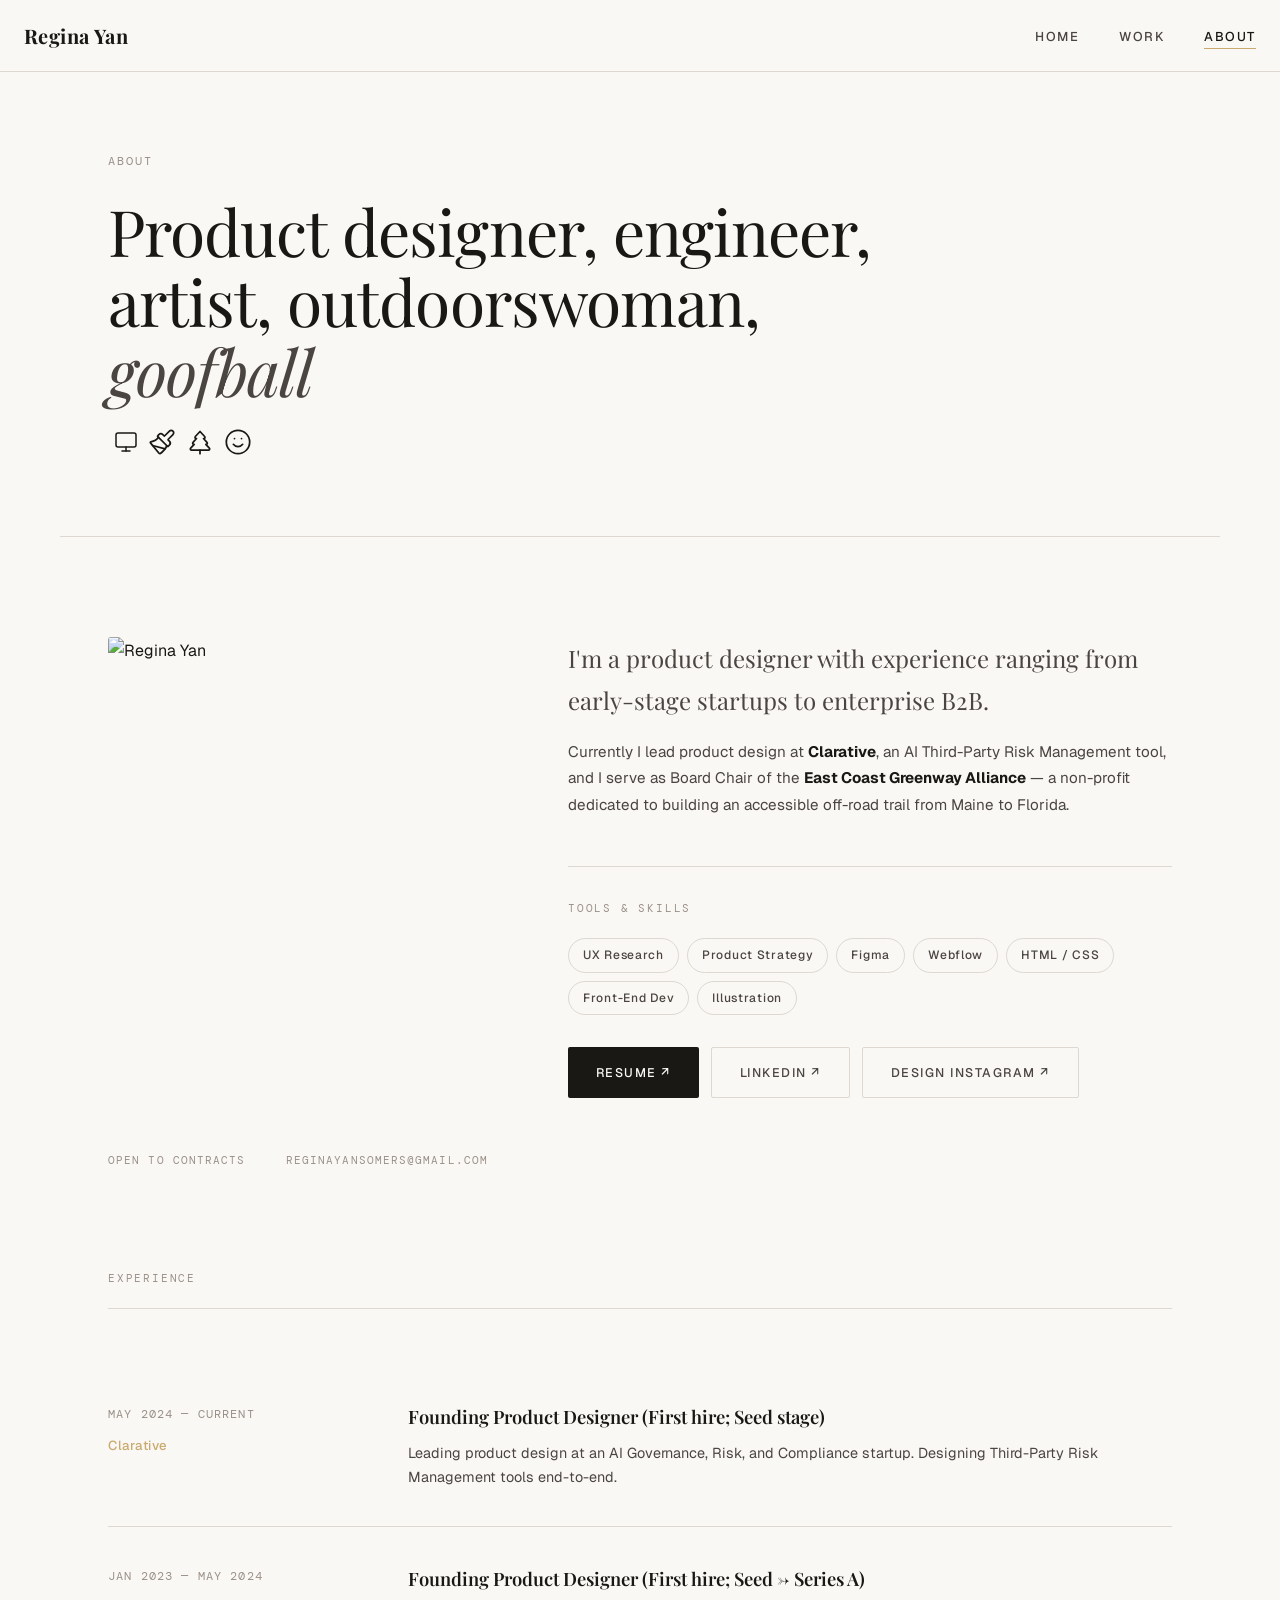
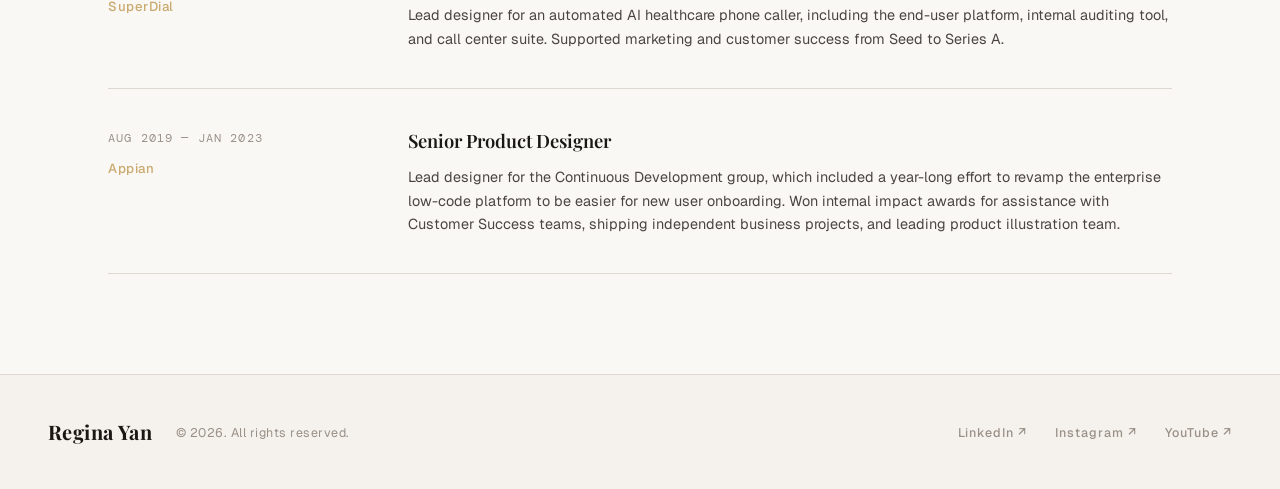
==== about.html @ 495be28b "updated resume" ====
<!DOCTYPE html>
<html lang="en">
<head>
  <meta charset="UTF-8" />
  <meta name="viewport" content="width=device-width, initial-scale=1.0" />
  <title>About — Regina Yan</title>
  <link rel="preconnect" href="https://fonts.googleapis.com" />
  <link rel="preconnect" href="https://fonts.gstatic.com" crossorigin />
  <link href="https://fonts.googleapis.com/css2?family=Playfair+Display:ital,wght@0,400;0,600;0,700;1,400;1,600&family=Geist:wght@300;400;500&family=DM+Mono:wght@400&display=swap" rel="stylesheet" />
  <link rel="stylesheet" href="style.css" />
  <link rel="icon" type="image/svg+xml" href="assets/favicon.svg" />
</head>
<body>

  <nav class="nav">
    <a href="index.html" class="nav-logo">Regina Yan</a>
    <ul class="nav-links">
      <li><a href="index.html" class="nav-link">Home</a></li>
      <li><a href="work.html" class="nav-link">Work</a></li>
      <li><a href="about.html" class="nav-link active">About</a></li>
    </ul>
  </nav>

  <section class="page-header">
    <span class="page-eyebrow">About</span>
    <h1 class="page-title">Product designer, engineer, artist, outdoorswoman, <em>goofball</em></h1>
    <div class="container-icons">
      <svg xmlns="http://www.w3.org/2000/svg" width="24" height="24" viewBox="0 0 24 24" fill="none" stroke="currentColor" stroke-width="1.5" stroke-linecap="round" stroke-linejoin="round" class="icon"><rect width="20" height="14" x="2" y="3" rx="2"/><line x1="8" x2="16" y1="21" y2="21"/><line x1="12" x2="12" y1="17" y2="21"/></svg>
      <svg xmlns="http://www.w3.org/2000/svg" width="28" height="28" viewBox="0 0 24 24" fill="none" stroke="currentColor" stroke-width="1.5" stroke-linecap="round" stroke-linejoin="round" class="icon"><path d="m14.622 17.897-10.68-2.913"/><path d="M18.376 2.622a1 1 0 1 1 3.002 3.002L17.36 9.643a.5.5 0 0 0 0 .707l.944.944a2.41 2.41 0 0 1 0 3.408l-.944.944a.5.5 0 0 1-.707 0L8.354 7.348a.5.5 0 0 1 0-.707l.944-.944a2.41 2.41 0 0 1 3.408 0l.944.944a.5.5 0 0 0 .707 0z"/><path d="M9 8c-1.804 2.71-3.97 3.46-6.583 3.948a.507.507 0 0 0-.302.819l7.32 8.883a1 1 0 0 0 1.185.204C12.735 20.405 16 16.792 16 15"/></svg>
      <svg xmlns="http://www.w3.org/2000/svg" width="28" height="28" viewBox="0 0 24 24" fill="none" stroke="currentColor" stroke-width="1.5" stroke-linecap="round" stroke-linejoin="round" class="icon"><path d="m17 14 3 3.3a1 1 0 0 1-.7 1.7H4.7a1 1 0 0 1-.7-1.7L7 14h-.3a1 1 0 0 1-.7-1.7L9 9h-.2A1 1 0 0 1 8 7.3L12 3l4 4.3a1 1 0 0 1-.8 1.7H15l3 3.3a1 1 0 0 1-.7 1.7H17Z"/><path d="M12 22v-3"/></svg>
      <svg xmlns="http://www.w3.org/2000/svg" width="28" height="28" viewBox="0 0 24 24" fill="none" stroke="currentColor" stroke-width="1.5" stroke-linecap="round" stroke-linejoin="round"  class="icon rotate-spin"><circle cx="12" cy="12" r="10"/><path d="M8 14s1.5 2 4 2 4-2 4-2"/><line x1="9" y1="9" x2="9.01" y2="9"/><line x1="15" y1="9" x2="15.01" y2="9"/></svg>

    </div>
  </section>

  <section class="section about-layout">
    <div class="about-photo">
      <img src="https://www.reginayan.me/assets/skating-profile.png" alt="Regina Yan" class="about-img" />
      <div class="about-photo-caption">
        <span>Open to contracts</span>
        <span>reginayansomers@gmail.com</span>
      </div>
    </div>
    <div class="about-text">
      <p class="about-lead">I'm a product designer with experience ranging from early-stage startups to enterprise B2B. </p>
      <p>Currently I lead product design at <a class="link" href="https://www.clarative.ai" target="_blank"><b>Clarative</b></a>, an AI Third-Party Risk Management tool, and I serve as Board Chair of the <a class="link" href="https://www.greenway.org" target="_blank"><b>East Coast Greenway Alliance</b></a> — a non-profit dedicated to building an accessible off-road trail from Maine to Florida.</p>

      <div class="about-tools">
        <span class="section-tag">Tools & Skills</span>
        <div class="tools-list">
          <span class="tool-chip">UX Research</span>
          <span class="tool-chip">Product Strategy</span>
          <span class="tool-chip">Figma</span>
          <span class="tool-chip">Webflow</span>
          <span class="tool-chip">HTML / CSS</span>
          <span class="tool-chip">Front-End Dev</span>
          <span class="tool-chip">Illustration</span>
        </div>
      </div>

      <div style="margin-top: 32px; display: flex; gap: 12px; flex-wrap: wrap;">
        <a href="assets/regina-resume-2026.pdf" target="_blank" class="btn btn-primary">Resume ↗</a>
        <a href="https://www.linkedin.com/in/reginayan/" target="_blank" class="btn btn-ghost">LinkedIn ↗</a>
        <a href="https://www.instagram.com/designbyregina" target="_blank" class="btn btn-ghost">Design Instagram ↗</a>
      </div>
    </div>
  </section>

  <!-- EXPERIENCE -->
  <section class="section" style="padding-top: 0;">
    <div class="section-header">
      <span class="section-tag">Experience</span>
    </div>
    <div class="timeline">
      <div class="timeline-item fade-up">
        <div class="timeline-meta">
          <span class="timeline-date">May 2024 — Current</span>
          <span class="timeline-company">Clarative</span>
        </div>
        <div class="timeline-content">
          <h4>Founding Product Designer (First hire; Seed stage)</h4>
          <p>Leading product design at an AI Governance, Risk, and Compliance startup. Designing Third-Party Risk Management tools end-to-end.</p>
        </div>
      </div>
      <div class="timeline-item fade-up">
        <div class="timeline-meta">
          <span class="timeline-date">Jan 2023 — May 2024</span>
          <span class="timeline-company">SuperDial</span>
        </div>
        <div class="timeline-content">
          <h4>Founding Product Designer (First hire; Seed -> Series A)</h4>
          <p>Lead designer for an automated AI healthcare phone caller, including the end-user platform, internal auditing tool, and call center suite. Supported marketing and customer success from Seed to Series A. 
          </p>
        </div>
      </div>
      <div class="timeline-item fade-up">
        <div class="timeline-meta">
          <span class="timeline-date">Aug 2019 — Jan 2023</span>
          <span class="timeline-company">Appian</span>
        </div>
        <div class="timeline-content">
          <h4>Senior Product Designer</h4>
          <p>Lead designer for the Continuous Development group, which included a year-long effort to revamp the enterprise low-code platform to be easier for new user onboarding. Won internal impact awards for assistance with Customer Success teams, shipping independent business projects, and leading product illustration team.</p>
        </div>
      </div>
    </div>
  </section>

  <footer class="footer">
    <div class="footer-left">
      <span class="nav-logo">Regina Yan</span>
      <p>© 2026. All rights reserved.</p>
    </div>
    <div class="footer-links">
      <a href="https://www.linkedin.com/in/reginayan/" target="_blank">LinkedIn ↗</a>
      <a href="https://www.instagram.com/designbyregina" target="_blank">Instagram ↗</a>
      <a href="https://www.youtube.com/@reginayan" target="_blank">YouTube ↗</a>
    </div>
  </footer>

  <script src="main.js"></script>
</body>
</html>
---- style.css ----
/* ============================================
   PORTFOLIO — Refined Editorial Style
   ============================================ */

   :root {
    --cream:     #f5f2ed;
    --paper:     #faf8f5;
    --ink:       #1a1814;
    --ink-mid:   #4a4540;
    --ink-light: #9a9088;
    --accent:    #c9a96e;       /* warm gold */
    --accent-soft: #e8d9be;
    --rule:      #ddd8d0;
  
    --font-display: 'Playfair Display', Georgia, serif;
    --font-body:    'Geist', sans-serif;
    --font-mono:    'DM Mono', monospace;
  
    --max-w: 1160px;
    --nav-h: 72px;
  }
  
  /* ---- RESET ---- */
  *, *::before, *::after { box-sizing: border-box; margin: 0; padding: 0; }
  html { scroll-behavior: smooth; }
  body {
    background: var(--paper);
    color: var(--ink);
    font-family: var(--font-body);
    font-size: 16px;
    line-height: 1.7;
    -webkit-font-smoothing: antialiased;
  }
  a { color: inherit; text-decoration: none; }
  img { display: block; width: 100%; height: 100%; object-fit: cover; }
  
  /* ---- NAV ---- */
  .nav {
    position: fixed;
    top: 0; left: 0; right: 0;
    z-index: 100;
    height: var(--nav-h);
    display: flex;
    align-items: center;
    justify-content: space-between;
    padding: 0 24px;
    background: rgba(250, 248, 245, 0.88);
    backdrop-filter: blur(12px);
    border-bottom: 1px solid var(--rule);
  }
  
  .nav-logo {
    font-family: var(--font-display);
    font-size: 1.25rem;
    font-weight: 700;
    letter-spacing: 0.02em;
    color: var(--ink);
  }
  
  .nav-links {
    display: flex;
    list-style: none;
    gap: 40px;
  }
  
  .nav-link {
    font-size: 0.8rem;
    font-weight: 500;
    letter-spacing: 0.12em;
    text-transform: uppercase;
    color: var(--ink-mid);
    position: relative;
    padding-bottom: 2px;
    transition: color 0.2s;
  }
  .nav-link::after {
    content: '';
    position: absolute;
    bottom: -2px; left: 0;
    width: 0; height: 1px;
    background: var(--accent);
    transition: width 0.3s ease;
  }
  .nav-link:hover, .nav-link.active { color: var(--ink); }
  .nav-link:hover::after, .nav-link.active::after { width: 100%; }
  
  .nav-cta {
    font-size: 0.78rem;
    font-weight: 500;
    letter-spacing: 0.1em;
    text-transform: uppercase;
    color: var(--ink-mid);
    border: 1px solid var(--rule);
    padding: 8px 20px;
    border-radius: 2px;
    transition: all 0.25s;
  }
  .nav-cta:hover {
    background: var(--ink);
    color: var(--paper);
    border-color: var(--ink);
  }
  
  /* ---- HERO ---- */
  .hero {
    min-height: 100svh;
    display: flex;
    flex-direction: column;
    justify-content: flex-end;
    padding: calc(var(--nav-h) + 48px) 48px 80px;
    position: relative;
    overflow: hidden;
  }
  
  .hero-eyebrow {
    font-family: var(--font-mono);
    font-size: 0.72rem;
    letter-spacing: 0.18em;
    text-transform: uppercase;
    color: var(--ink-light);
    margin-bottom: 28px;
    animation: fadeUp 0.8s ease both;
  }
  
  .hero-headline {
    font-family: var(--font-display);
    font-size: clamp(2.4rem, 5.5vw, 5rem);
    font-weight: 400;
    line-height: 1.08;
    letter-spacing: -0.02em;
    max-width: 900px;
    animation: fadeUp 0.9s 0.1s ease both;
    margin-bottom: 20px;
  }
  
  .hero-headline em {
    font-style: italic;
    color: var(--ink-mid);
  }
  .hero-subline {
    font-family: var(--font-display);
    font-size: clamp(1.5rem, 5vw, 2.5rem);
    color: var(--accent);
    font-weight: 400;
    line-height: 1.18;
    letter-spacing: -0.02em;
    max-width: 900px;
    animation: fadeUp 0.9s 0.1s ease both;
  }
  
  .hero-subline em {
    font-style: italic;
  }
  
  .hero-bottom {
    display: flex;
    align-items: flex-end;
    justify-content: space-between;
    margin-top: 60px;
    animation: fadeUp 1s 0.2s ease both;
  }
  
  .hero-sub {
    font-size: 0.95rem;
    color: var(--ink-mid);
    max-width: 340px;
    line-height: 1.6;
  }
  
  .hero-actions {
    display: flex;
    gap: 16px;
    align-items: center;
  }
  
  /* ---- BUTTONS ---- */
  .btn {
    display: inline-flex;
    align-items: center;
    gap: 8px;
    font-size: 0.78rem;
    font-weight: 500;
    letter-spacing: 0.12em;
    text-transform: uppercase;
    padding: 14px 28px;
    border-radius: 2px;
    transition: all 0.25s;
    cursor: pointer;
  }
  .btn-primary {
    background: var(--ink);
    color: var(--paper);
  }
  .btn-primary:hover {
    background: var(--accent);
    color: var(--ink);
  }
  .btn-ghost {
    color: var(--ink-mid);
    border: 1px solid var(--rule);
  }
  .btn-ghost:hover {
    border-color: var(--ink-mid);
    color: var(--ink);
  }
  
  /* Decorative line across hero bottom */
  .hero::before {
    content: '';
    position: absolute;
    bottom: 0; left: 0; right: 0;
    height: 1px;
    background: var(--rule);
  }
  
  /* ---- SCROLL MARQUEE ---- */
  .marquee-strip {
    border-top: 1px solid var(--rule);
    border-bottom: 1px solid var(--rule);
    overflow: hidden;
    padding: 16px 0;
    background: var(--cream);
  }
  .marquee-track {
    display: flex;
    gap: 0;
    width: max-content;
    animation: marquee 28s linear infinite;
  }
  .marquee-item {
    font-family: var(--font-mono);
    font-size: 0.7rem;
    letter-spacing: 0.18em;
    text-transform: uppercase;
    color: var(--ink-light);
    padding: 0 40px;
    white-space: nowrap;
  }
  .marquee-item span { color: var(--accent); margin-right: 40px; }
  
  @keyframes marquee {
    from { transform: translateX(0); }
    to   { transform: translateX(-50%); }
  }
  
  /* ---- SECTIONS ---- */
  .section {
    padding: 100px 48px;
    max-width: var(--max-w);
    margin: 0 auto;
  }
  .section-full {
    padding: 100px 48px;
  }
  
  .section-header {
    display: flex;
    align-items: baseline;
    justify-content: space-between;
    margin-bottom: 56px;
    padding-bottom: 20px;
    border-bottom: 1px solid var(--rule);
  }
  
  .section-tag {
    font-family: var(--font-mono);
    font-size: 0.7rem;
    letter-spacing: 0.16em;
    text-transform: uppercase;
    color: var(--ink-light);
  }
  
  .section-link {
    font-size: 0.8rem;
    font-weight: 500;
    letter-spacing: 0.08em;
    color: var(--ink-mid);
    transition: color 0.2s;
  }
  .section-link:hover { color: var(--accent); }
  .container-icons{
    margin-top: 20px;
  }
  .icon{
    display:inline-block;vertical-align:middle;margin-left:6px;
  }
  /* ---- CARDS GRID ---- */
  .cards-grid {
    display: grid;
    grid-template-columns: repeat(12, 1fr);
    gap: 24px;
  }
  
  .card {
    display: block;
    background: var(--cream);
    border-radius: 4px;
    overflow: hidden;
    border: 1px solid transparent;
    transition: border-color 0.2s ease;
    cursor: pointer;
    grid-column: span 4;
  }
  .card:hover {
    border: 1px solid var(--rule);
  }
  .card--featured {
    grid-column: span 8;
  }
  .card--featured .card-img {
    height: 400px;
  }
  .card-img {
    height: 240px;
    overflow: hidden;
    position: relative;
  }
  .card-img img {
    transition: transform 0.6s ease;
  }
  
  .card-body {
    padding: 28px;
  }
  .card-company {
    font-family: var(--font-mono);
    font-size: 0.68rem;
    letter-spacing: 0.16em;
    text-transform: uppercase;
    color: var(--accent);
    display: block;
    margin-bottom: 10px;
  }
  .card-title {
    font-family: var(--font-display);
    font-size: 1.4rem;
    font-weight: 600;
    line-height: 1.25;
    margin-bottom: 10px;
  }
  .card--featured .card-title {
    font-size: 1.9rem;
  }
  .card-desc {
    font-size: 0.88rem;
    color: var(--ink-mid);
    margin-bottom: 18px;
    line-height: 1.6;
  }
  .card-tags {
    display: flex;
    flex-wrap: wrap;
    gap: 8px;
  }
  .card-tag {
    font-size: 0.68rem;
    font-weight: 500;
    letter-spacing: 0.1em;
    text-transform: uppercase;
    color: var(--ink-light);
    border: 1px solid var(--rule);
    padding: 4px 10px;
    border-radius: 2px;
  }
  
  /* ---- EXPERTISE ---- */
  .expertise-grid {
    display: grid;
    grid-template-columns: repeat(4, 1fr);
    gap: 0;
  }
  .expertise-item {
    padding: 40px 32px;
    border-right: 1px solid var(--rule);
  }
  .expertise-item:first-child { border-left: 1px solid var(--rule); }
  .expertise-num {
    font-family: var(--font-mono);
    font-size: 0.68rem;
    color: var(--accent);
    letter-spacing: 0.1em;
    display: block;
    margin-bottom: 20px;
  }
  .expertise-item h4 {
    font-family: var(--font-display);
    font-size: 1.2rem;
    font-weight: 600;
    margin-bottom: 12px;
  }
  .expertise-item p {
    font-size: 0.88rem;
    color: var(--ink-mid);
    line-height: 1.65;
  }
  
  /* ---- PAGE HEADER ---- */
  .page-header {
    padding: calc(var(--nav-h) + 80px) 48px 80px;
    border-bottom: 1px solid var(--rule);
    max-width: var(--max-w);
    margin: 0 auto;
  }
  .page-eyebrow {
    font-family: var(--font-mono);
    font-size: 0.72rem;
    letter-spacing: 0.18em;
    text-transform: uppercase;
    color: var(--ink-light);
    display: block;
    margin-bottom: 24px;
  }
  .page-title {
    font-family: var(--font-display);
    font-size: clamp(2.5rem, 5vw, 4.5rem);
    font-weight: 400;
    line-height: 1.1;
    letter-spacing: -0.015em;
    max-width: 780px;
  }
  .page-title em {
    font-style: italic;
    color: var(--ink-mid);
  }
  
  /* ---- ABOUT LAYOUT ---- */
  .about-layout {
    display: grid;
    grid-template-columns: 380px 1fr;
    gap: 80px;
    align-items: start;
  }
  .about-img {
    border-radius: 3px;
    height: 500px;
  }
  .about-photo-caption {
    display: flex;
    justify-content: space-between;
    margin-top: 14px;
    font-family: var(--font-mono);
    font-size: 0.68rem;
    letter-spacing: 0.1em;
    color: var(--ink-light);
    text-transform: uppercase;
  }
  .about-lead {
    font-family: var(--font-display);
    font-size: 1.5rem !important;
    font-weight: 400;
    line-height: 1.45;
    margin-bottom: 28px;
  }
  .about-text p {
    font-size: 0.95rem;
    color: var(--ink-mid);
    margin-bottom: 18px;
    line-height: 1.75;
  }
  
  .about-tools {
    margin-top: 48px;
    padding-top: 32px;
    border-top: 1px solid var(--rule);
  }
  .about-tools .section-tag { display: block; margin-bottom: 20px; }
  .tools-list {
    display: flex;
    flex-wrap: wrap;
    gap: 8px;
  }
  .tool-chip {
    font-size: 0.75rem;
    font-weight: 500;
    letter-spacing: 0.06em;
    color: var(--ink-mid);
    border: 1px solid var(--rule);
    padding: 6px 14px;
    border-radius: 100px;
    transition: all 0.2s;
  }
  .tool-chip:hover {
    border-color: var(--accent);
    color: var(--ink);
  }
  
  /* ---- TIMELINE ---- */
  .timeline {
    display: flex;
    flex-direction: column;
  }
  .timeline-item {
    display: grid;
    grid-template-columns: 260px 1fr;
    gap: 40px;
    padding: 36px 0;
    border-bottom: 1px solid var(--rule);
  }
  .timeline-date {
    font-family: var(--font-mono);
    font-size: 0.72rem;
    letter-spacing: 0.1em;
    color: var(--ink-light);
    text-transform: uppercase;
    display: block;
    margin-bottom: 6px;
    padding-top: 4px;
  }
  .timeline-company {
    font-size: 0.82rem;
    font-weight: 500;
    color: var(--accent);
    letter-spacing: 0.04em;
  }
  .timeline-content h4 {
    font-family: var(--font-display);
    font-size: 1.15rem;
    font-weight: 600;
    margin-bottom: 10px;
  }
  .timeline-content p {
    font-size: 0.9rem;
    color: var(--ink-mid);
    line-height: 1.65;
  }
  
  /* ---- WORK PAGE ---- */
  .work-grid {
    display: grid;
    grid-template-columns: repeat(2, 1fr);
    gap: 32px;
  }
  .work-card {
    display: block;
    background: var(--cream);
    border-radius: 4px;
    overflow: hidden;
    border: 1px solid transparent;
    transition: border-color 0.2s ease;
  }
  .work-card:hover {
    border: 1px solid var(--rule);
  }
  .work-card-img {
    height: 280px;
    overflow: hidden;
  }
  .work-card-img img {
    transition: transform 0.6s ease;
  }
  
  .work-card-body {
    padding: 32px;
    display: flex;
    flex-direction: column;
    gap: 10px;
  }
  .work-card-meta {
    display: flex;
    align-items: center;
    justify-content: space-between;
  }
  .work-card-company {
    font-family: var(--font-mono);
    font-size: 0.68rem;
    letter-spacing: 0.16em;
    text-transform: uppercase;
    color: var(--accent);
  }
  .work-card-year {
    font-family: var(--font-mono);
    font-size: 0.68rem;
    color: var(--ink-light);
  }
  .work-card-title {
    font-family: var(--font-display);
    font-size: 1.5rem;
    font-weight: 600;
    line-height: 1.2;
  }
  .work-card-desc {
    font-size: 0.88rem;
    color: var(--ink-mid);
    line-height: 1.65;
  }
  .work-card-footer {
    display: flex;
    align-items: center;
    justify-content: space-between;
    padding-top: 16px;
    border-top: 1px solid var(--rule);
    margin-top: 6px;
  }
  .work-card-tags {
    display: flex;
    flex-wrap: wrap;
    gap: 6px;
  }
  .work-card-arrow {
    font-size: 1.1rem;
    color: var(--ink-light);
    transition: transform 0.2s, color 0.2s;
  }
  .work-card:hover .work-card-arrow {
    transform: translate(4px, -4px);
    color: var(--accent);
  }
  
  /* ---- CASE STUDY PAGE ---- */
  .case-hero {
    border-bottom: 1px solid var(--rule);
  }
  .case-hero-banner {
    padding: calc(var(--nav-h) + 80px) 0 80px;
    background-size: cover;
    background-position: center;
    background-color: var(--ink);
    position: relative;
  }
  .case-hero-banner::after {
    content: '';
    position: absolute;
    inset: 0;
    background: rgba(26, 24, 20, 0.55);
    pointer-events: none;
  }
  .case-hero-banner-inner {
    max-width: var(--max-w);
    margin: 0 auto;
    padding: 0 48px;
    position: relative;
    z-index: 1;
  }
  .case-hero-banner .case-title { color: var(--paper); }
  .case-hero-banner .case-title em { color: rgba(250,248,245,0.7); }
  .case-hero-banner .case-summary { color: rgba(250,248,245,0.75); }
  .case-banner-credit {
    margin-top: 16px;
    font-size: 0.65rem;
    color: rgba(250,248,245,0.6);
    letter-spacing: 0.06em;
  }
  .case-hero-meta {
    max-width: var(--max-w);
    margin: 0 auto;
    padding: 0 48px;
  }
  .case-meta-row {
    display: flex;
    gap: 48px;
    padding: 32px 0;
    justify-content: center;
  }
  .case-meta-item {
    display: flex;
    flex-direction: column;
    gap: 4px;
  }
  .case-meta-label {
    font-family: var(--font-mono);
    font-size: 0.65rem;
    letter-spacing: 0.16em;
    text-transform: uppercase;
    color: var(--ink-light);
  }
  .case-meta-val {
    font-size: 0.88rem;
    font-weight: 500;
    color: var(--ink);
  }
  .case-title {
    font-family: var(--font-display);
    font-size: clamp(2.5rem, 5vw, 5rem);
    font-weight: 400;
    line-height: 1.08;
    letter-spacing: -0.02em;
    max-width: 860px;
    margin-bottom: 32px;
  }
  .case-title em { font-style: italic; color: var(--ink-mid); }
  .case-summary {
    font-size: 1.05rem;
    color: var(--ink-mid);
    max-width: 620px;
    line-height: 1.7;
  }
  
  .case-cover {
    background-color: var(--cream);
    padding-bottom: 40px;
    padding-top: 40px;
  }
  .case-cover img {
    display: block;
    width: 90% !important;
    height: auto;
    border: 1px solid var(--rule);
    border-radius: 4px;
    margin: 0 auto !important;
  }
  .case-cover p {
    width: 90%;
    margin: 0 auto;
    font-size: 0.75rem !important;
  }
  
  .case-body {
    max-width: 780px;
    margin: 0 auto;
    padding: 80px 48px;
  }
  .case-body h2 {
    font-family: var(--font-body);
    font-size: 1.6rem;
    font-weight: 600;
    margin: 56px 0 18px;
  }
  .case-body h2:first-child { margin-top: 0; }
  .case-body p {
    font-size: 0.97rem;
    color: var(--ink-mid);
    line-height: 1.8;
    margin-bottom: 18px;
  }
  .case-body a {
    color: var(--ink);
    text-decoration: none;
    text-underline-offset: 3px;
    transition: color 0.2s;
  }
  .case-body a:hover {
    color: var(--accent);
    text-decoration: underline;
    text-decoration-color: var(--accent);
  }
  .case-body img {
    width: 100%;
    margin: 40px 0;
    border-radius: 4px;
  }

  .link {
    color: var(--ink);
    text-decoration: none;
    text-underline-offset: 3px;
    transition: color 0.2s;
  }
  .link:hover {
    color: var(--accent);
    text-decoration: underline;
    text-decoration-color: var(--accent);
  }

  .case-stat-row-2 {
    display: grid;
    grid-template-columns: repeat(2, 1fr);
    gap: 0;
    border: 1px solid var(--rule);
    border-radius: 4px;
    margin: 48px 0;
    overflow: hidden;
  }
  .case-stat-row {
    display: grid;
    grid-template-columns: repeat(3, 1fr);
    gap: 0;
    border: 1px solid var(--rule);
    border-radius: 4px;
    margin: 48px 0;
    overflow: hidden;
  }
  .case-stat {
    padding: 32px;
    border-right: 1px solid var(--rule);
    text-align: center;
  }
  .case-stat:last-child { border-right: none; }
  .case-stat-num {
    font-family: var(--font-display);
    font-size: 2.8rem;
    font-weight: 700;
    color: var(--ink);
    display: block;
    margin-bottom: 6px;
  }
  .case-stat-label {
    font-family: var(--font-mono);
    font-size: 0.68rem;
    letter-spacing: 0.12em;
    text-transform: uppercase;
    color: var(--ink-light);
  }
  
  .case-nav {
    display: flex;
    justify-content: space-between;
    align-items: center;
    padding: 48px;
    border-top: 1px solid var(--rule);
    max-width: var(--max-w);
    margin: 0 auto;
  }
  .case-nav a {
    font-size: 0.82rem;
    font-weight: 500;
    letter-spacing: 0.08em;
    color: var(--ink-mid);
    transition: color 0.2s;
  }
  .case-nav a:hover { color: var(--ink); }
  .rotate-270{
    transform: rotate(270deg);
}
.rotate-spin {
    display: inline-block;
    animation: spinBounce 4s ease-in-out infinite;
    will-change: transform;
  }
  
  @keyframes spinBounce {
    0% {
      transform: rotate(0deg);
    }
  
    100% {
      transform: rotate(720deg);
    }
  }
  
  /* ---- FOOTER ---- */
  .footer {
    display: flex;
    align-items: center;
    justify-content: space-between;
    padding: 40px 48px;
    border-top: 1px solid var(--rule);
    background: var(--cream);
  }
  .footer-left {
    display: flex;
    align-items: center;
    gap: 24px;
  }
  .footer-left p {
    font-size: 0.78rem;
    color: var(--ink-light);
    letter-spacing: 0.04em;
  }
  .footer-links {
    display: flex;
    gap: 28px;
  }
  .footer-links a {
    font-size: 0.78rem;
    font-weight: 500;
    letter-spacing: 0.08em;
    color: var(--ink-light);
    transition: color 0.2s;
  }
  .footer-links a:hover { color: var(--accent); }
  
  /* ---- ANIMATIONS ---- */
  @keyframes spin {
  from { transform: rotate(0deg); }
  to   { transform: rotate(360deg); }
}

  @keyframes fadeUp {
    from { opacity: 0; transform: translateY(24px); }
    to   { opacity: 1; transform: translateY(0); }
  }
  
  .fade-up {
    opacity: 0;
    transform: translateY(24px);
    transition: opacity 0.7s ease, transform 0.7s ease;
  }
  .fade-up.visible {
    opacity: 1;
    transform: translateY(0);
  }

  /* ============================================
     MOBILE — 768px and below
     ============================================ */

  @media (max-width: 768px) {

    /* Remove paintbrush cursor on mobile */
    .hero {
      cursor: auto !important;
    }


    /* NAV */
    .nav {
      padding: 0 20px;
    }
    .nav-links {
      gap: 20px;
    }
    .nav-cta {
      display: none;
    }

    /* HERO */
    .hero {
      padding: calc(var(--nav-h) + 40px) 24px 56px;
    }
    .hero-bottom {
      flex-direction: column;
      align-items: flex-start;
      gap: 28px;
      margin-top: 40px;
    }
    .hero-sub {
      max-width: 100%;
    }

    /* SECTIONS */
    .section {
      padding: 64px 24px;
    }

    /* CARDS GRID — stack all cards full width */
    .cards-grid {
      grid-template-columns: 1fr;
    }
    .card {
      grid-column: span 1;
    }
    .card--featured {
      grid-column: span 1;
    }
    .card--featured .card-img {
      height: 240px;
    }
    .card--featured .card-title {
      font-size: 1.4rem;
    }

    /* EXPERTISE — 2 columns on mobile, then collapse borders */
    .expertise-grid {
      grid-template-columns: repeat(2, 1fr);
    }
    .expertise-item {
      padding: 28px 20px;
      border-right: 1px solid var(--rule);
      border-bottom: 1px solid var(--rule);
    }
    .expertise-item:first-child {
      border-left: none;
    }
    .expertise-item:nth-child(even) {
      border-right: none;
    }

    /* PAGE HEADER */
    .page-header {
      padding: calc(var(--nav-h) + 48px) 24px 48px;
    }

    /* ABOUT */
    .about-layout {
      grid-template-columns: 1fr;
      gap: 40px;
    }
    .about-img {
      height: 340px;
      width: 100%;
    }

    /* TIMELINE */
    .timeline-item {
      grid-template-columns: 1fr;
      gap: 8px;
      padding: 28px 0;
    }

    /* WORK GRID */
    .work-grid {
      grid-template-columns: 1fr;
    }
    .work-card-body {
      padding: 24px;
    }

    /* CASE STUDY */
    .case-hero-banner {
      padding: calc(var(--nav-h) + 48px) 0 56px;
    }
    .case-hero-banner-inner {
      padding: 0 24px;
    }
    .case-hero-meta {
      padding: 0 24px;
    }
    .case-meta-row {
      flex-wrap: wrap;
      gap: 24px;
      justify-content: flex-start;
    }
    .case-meta-item {
      min-width: calc(50% - 12px);
    }
    .case-body {
      padding: 48px 24px;
    }
    .case-stat-row,
    .case-stat-row-2 {
      grid-template-columns: 1fr;
    }
    .case-stat {
      border-right: none;
      border-bottom: 1px solid var(--rule);
    }
    .case-stat:last-child {
      border-bottom: none;
    }
    .case-nav {
      flex-direction: column;
      align-items: flex-start;
      gap: 16px;
      padding: 32px 24px;
    }
    .case-cover img {
      width: 100%;
    }

    /* FOOTER */
    .footer {
      flex-direction: column;
      align-items: flex-start;
      gap: 20px;
      padding: 32px 24px;
    }
    .footer-left {
      flex-direction: column;
      align-items: flex-start;
      gap: 6px;
    }
  }

  /* ============================================
     TABLET — 769px to 1024px
     ============================================ */

  @media (min-width: 769px) and (max-width: 1024px) {

    .nav {
      padding: 0 32px;
    }
    .hero {
      padding: calc(var(--nav-h) + 48px) 32px 64px;
    }
    .section {
      padding: 80px 32px;
    }
    .cards-grid {
      grid-template-columns: repeat(2, 1fr);
    }
    .card {
      grid-column: span 1;
    }
    .card--featured {
      grid-column: span 2;
    }
    .expertise-grid {
      grid-template-columns: repeat(2, 1fr);
    }
    .expertise-item {
      border-bottom: 1px solid var(--rule);
    }
    .expertise-item:nth-child(even) {
      border-right: none;
    }
    .about-layout {
      grid-template-columns: 280px 1fr;
      gap: 48px;
    }
    .work-grid {
      grid-template-columns: 1fr;
    }
    .case-hero-banner-inner {
      padding: 0 32px;
    }
    .case-hero-meta {
      padding: 0 32px;
    }
    .case-body {
      padding: 64px 32px;
    }
    .case-meta-row {
      flex-wrap: wrap;
      gap: 28px;
    }
    .footer {
      padding: 40px 32px;
    }
    .page-header {
      padding: calc(var(--nav-h) + 64px) 32px 64px;
    }
  }
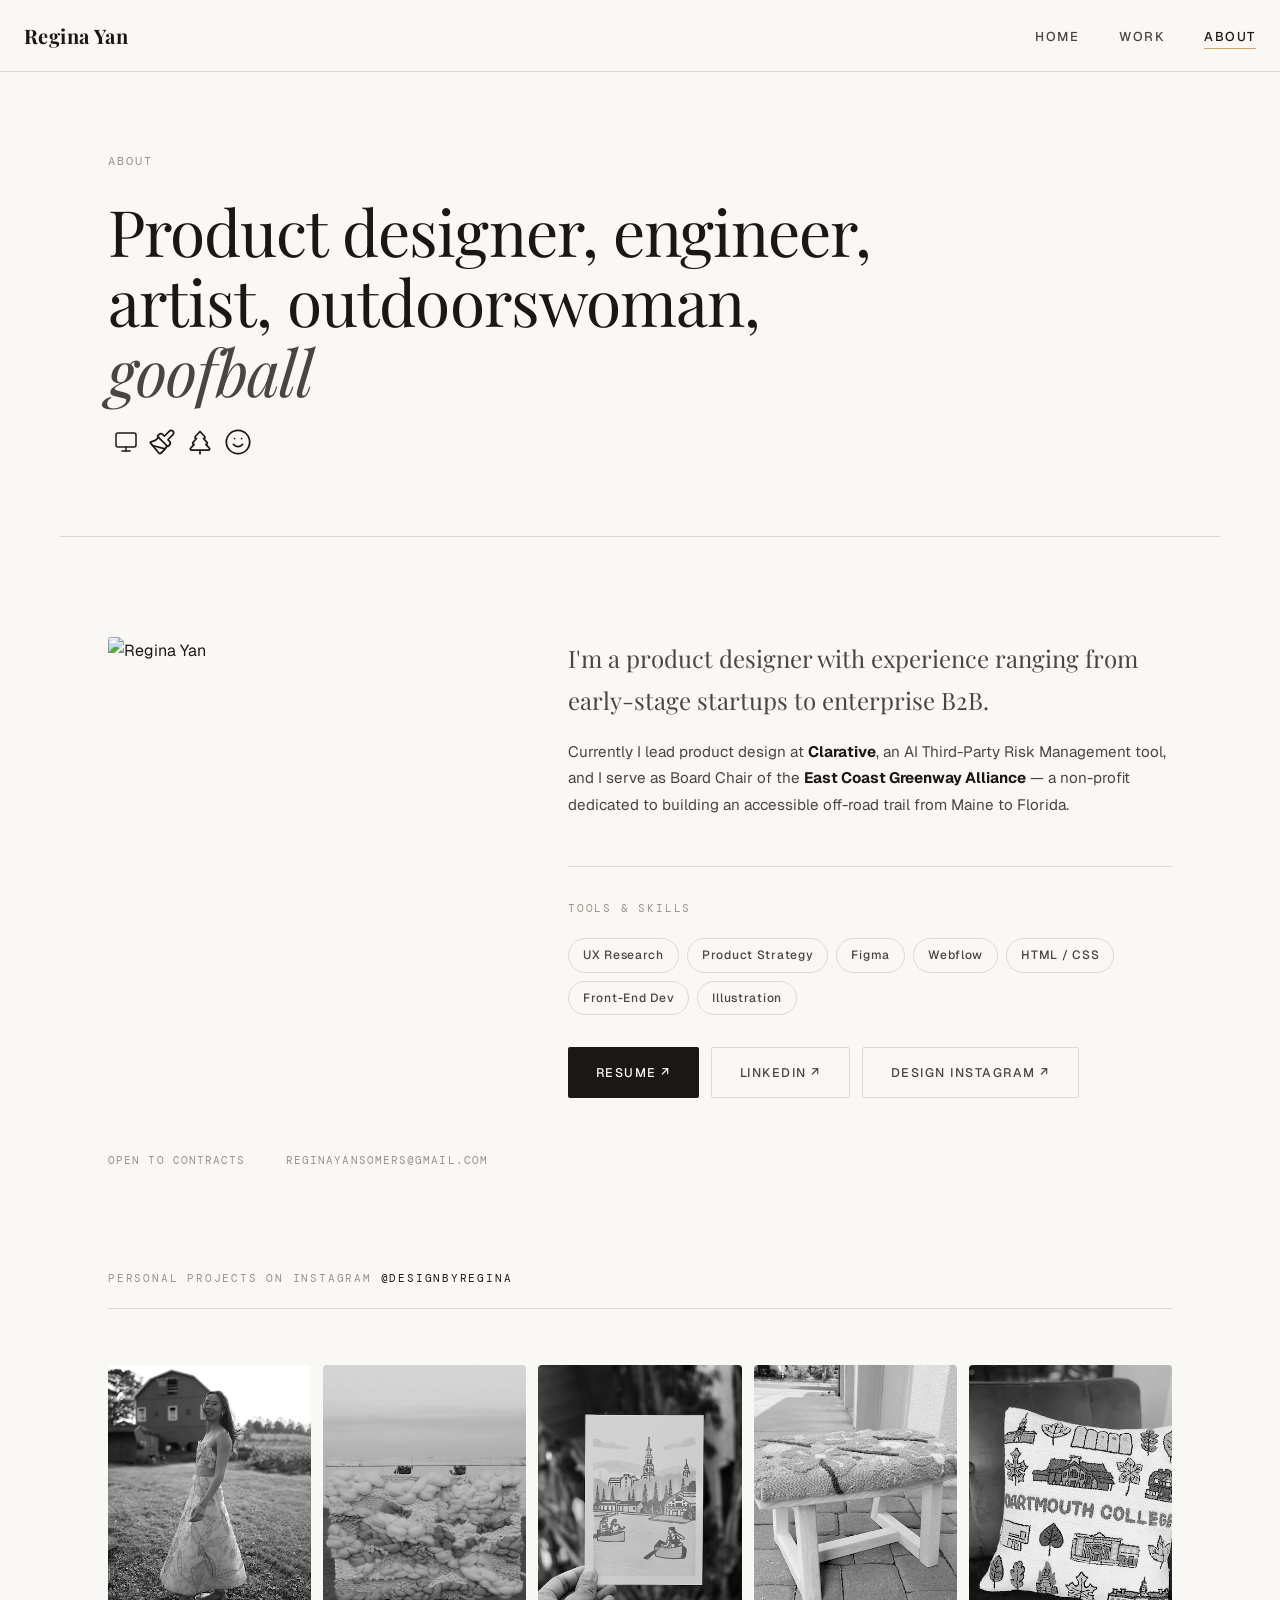
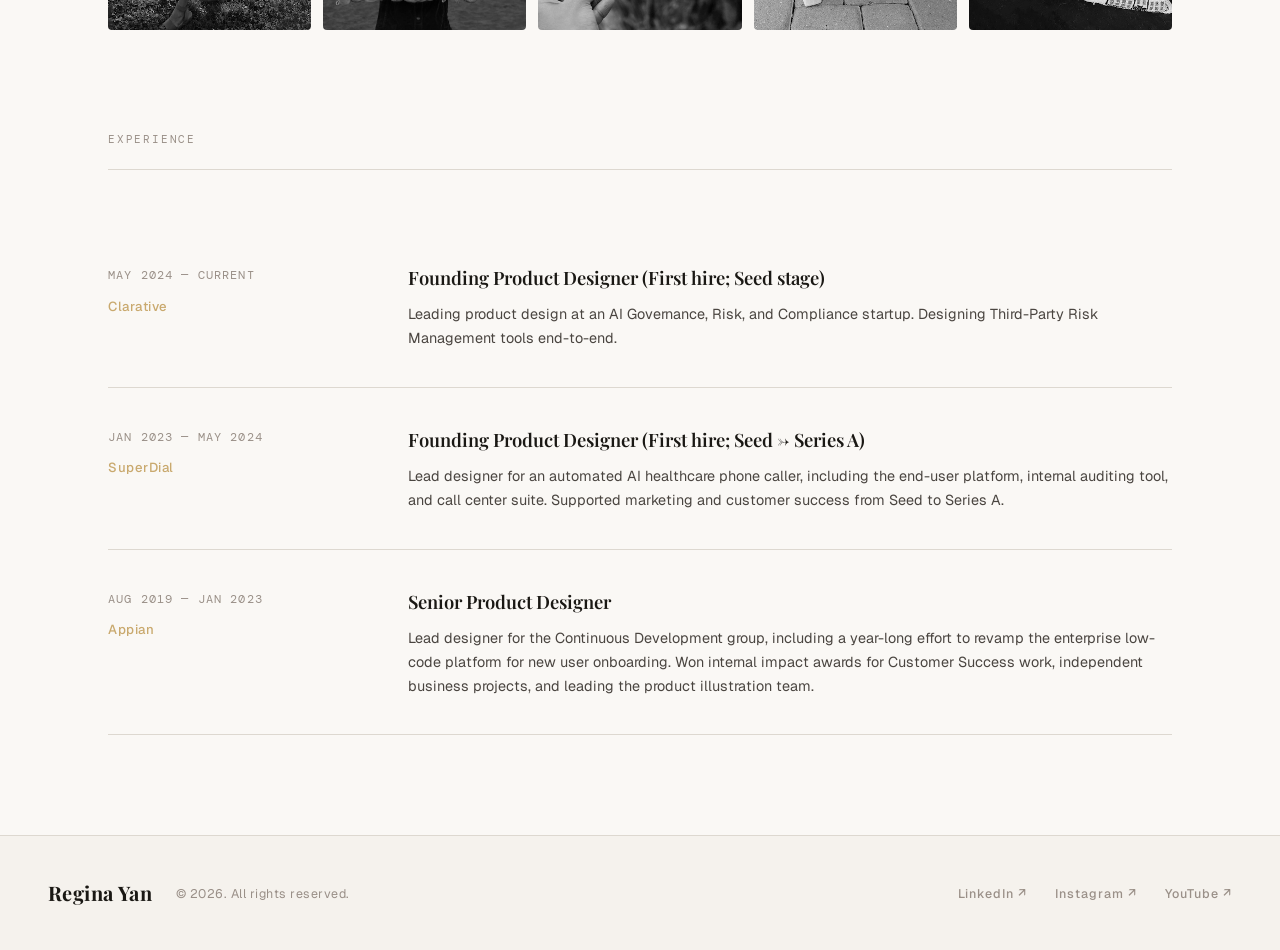
==== commit 70cdcff8: "adding additional projects" ====
--- a/about.html
+++ b/about.html
@@ -21,15 +21,14 @@
     </ul>
   </nav>
 
-  <section class="page-header">
+  <section class="page-header" id="about-header">
     <span class="page-eyebrow">About</span>
     <h1 class="page-title">Product designer, engineer, artist, outdoorswoman, <em>goofball</em></h1>
     <div class="container-icons">
       <svg xmlns="http://www.w3.org/2000/svg" width="24" height="24" viewBox="0 0 24 24" fill="none" stroke="currentColor" stroke-width="1.5" stroke-linecap="round" stroke-linejoin="round" class="icon"><rect width="20" height="14" x="2" y="3" rx="2"/><line x1="8" x2="16" y1="21" y2="21"/><line x1="12" x2="12" y1="17" y2="21"/></svg>
       <svg xmlns="http://www.w3.org/2000/svg" width="28" height="28" viewBox="0 0 24 24" fill="none" stroke="currentColor" stroke-width="1.5" stroke-linecap="round" stroke-linejoin="round" class="icon"><path d="m14.622 17.897-10.68-2.913"/><path d="M18.376 2.622a1 1 0 1 1 3.002 3.002L17.36 9.643a.5.5 0 0 0 0 .707l.944.944a2.41 2.41 0 0 1 0 3.408l-.944.944a.5.5 0 0 1-.707 0L8.354 7.348a.5.5 0 0 1 0-.707l.944-.944a2.41 2.41 0 0 1 3.408 0l.944.944a.5.5 0 0 0 .707 0z"/><path d="M9 8c-1.804 2.71-3.97 3.46-6.583 3.948a.507.507 0 0 0-.302.819l7.32 8.883a1 1 0 0 0 1.185.204C12.735 20.405 16 16.792 16 15"/></svg>
       <svg xmlns="http://www.w3.org/2000/svg" width="28" height="28" viewBox="0 0 24 24" fill="none" stroke="currentColor" stroke-width="1.5" stroke-linecap="round" stroke-linejoin="round" class="icon"><path d="m17 14 3 3.3a1 1 0 0 1-.7 1.7H4.7a1 1 0 0 1-.7-1.7L7 14h-.3a1 1 0 0 1-.7-1.7L9 9h-.2A1 1 0 0 1 8 7.3L12 3l4 4.3a1 1 0 0 1-.8 1.7H15l3 3.3a1 1 0 0 1-.7 1.7H17Z"/><path d="M12 22v-3"/></svg>
-      <svg xmlns="http://www.w3.org/2000/svg" width="28" height="28" viewBox="0 0 24 24" fill="none" stroke="currentColor" stroke-width="1.5" stroke-linecap="round" stroke-linejoin="round"  class="icon rotate-spin"><circle cx="12" cy="12" r="10"/><path d="M8 14s1.5 2 4 2 4-2 4-2"/><line x1="9" y1="9" x2="9.01" y2="9"/><line x1="15" y1="9" x2="15.01" y2="9"/></svg>
-
+      <svg xmlns="http://www.w3.org/2000/svg" width="28" height="28" viewBox="0 0 24 24" fill="none" stroke="currentColor" stroke-width="1.5" stroke-linecap="round" stroke-linejoin="round" class="icon rotate-spin"><circle cx="12" cy="12" r="10"/><path d="M8 14s1.5 2 4 2 4-2 4-2"/><line x1="9" y1="9" x2="9.01" y2="9"/><line x1="15" y1="9" x2="15.01" y2="9"/></svg>
     </div>
   </section>
 
@@ -42,7 +41,7 @@
       </div>
     </div>
     <div class="about-text">
-      <p class="about-lead">I'm a product designer with experience ranging from early-stage startups to enterprise B2B. </p>
+      <p class="about-lead">I'm a product designer with experience ranging from early-stage startups to enterprise B2B.</p>
       <p>Currently I lead product design at <a class="link" href="https://www.clarative.ai" target="_blank"><b>Clarative</b></a>, an AI Third-Party Risk Management tool, and I serve as Board Chair of the <a class="link" href="https://www.greenway.org" target="_blank"><b>East Coast Greenway Alliance</b></a> — a non-profit dedicated to building an accessible off-road trail from Maine to Florida.</p>
 
       <div class="about-tools">
@@ -63,6 +62,19 @@
         <a href="https://www.linkedin.com/in/reginayan/" target="_blank" class="btn btn-ghost">LinkedIn ↗</a>
         <a href="https://www.instagram.com/designbyregina" target="_blank" class="btn btn-ghost">Design Instagram ↗</a>
       </div>
+    </div>
+  </section>
+
+  <section class="section" style="padding-top: 0;">
+    <div class="section-header">
+      <span class="section-tag">Personal Projects on Instagram <a href="https://www.instagram.com/designbyregina" class="link" target="_blank">@DesignByRegina</a></span>
+    </div>
+    <div class="art-gallery">
+      <a href="https://www.instagram.com/p/DQUzrV4kmCK/?img_index=1" target="_blank"><img src="assets/art-1.png" alt="Stained Glass Dress" /></a>
+      <a href="https://www.instagram.com/p/Cq1RFJEvhha/?img_index=1" target="_blank"><img src="assets/art-2.png" alt="Sunrise Weaving" /></a>
+      <a href="https://www.instagram.com/p/C7aR-BRvTjC/?img_index=1" target="_blank"><img src="assets/art-3.png" alt="DOC Print" /></a>
+      <a href="https://www.instagram.com/p/CRebjz5jAfo/?img_index=1" target="_blank"><img src="assets/art-4.png" alt="Wooden Stool" /></a>
+      <a href="https://www.instagram.com/p/Cet0JJRg7vM/?img_index=1" target="_blank"><img src="assets/art-5.png" alt="Punch Needle Pillow" /></a>
     </div>
   </section>
 
@@ -88,9 +100,8 @@
           <span class="timeline-company">SuperDial</span>
         </div>
         <div class="timeline-content">
-          <h4>Founding Product Designer (First hire; Seed -> Series A)</h4>
-          <p>Lead designer for an automated AI healthcare phone caller, including the end-user platform, internal auditing tool, and call center suite. Supported marketing and customer success from Seed to Series A. 
-          </p>
+          <h4>Founding Product Designer (First hire; Seed → Series A)</h4>
+          <p>Lead designer for an automated AI healthcare phone caller, including the end-user platform, internal auditing tool, and call center suite. Supported marketing and customer success from Seed to Series A.</p>
         </div>
       </div>
       <div class="timeline-item fade-up">
@@ -100,7 +111,7 @@
         </div>
         <div class="timeline-content">
           <h4>Senior Product Designer</h4>
-          <p>Lead designer for the Continuous Development group, which included a year-long effort to revamp the enterprise low-code platform to be easier for new user onboarding. Won internal impact awards for assistance with Customer Success teams, shipping independent business projects, and leading product illustration team.</p>
+          <p>Lead designer for the Continuous Development group, including a year-long effort to revamp the enterprise low-code platform for new user onboarding. Won internal impact awards for Customer Success work, independent business projects, and leading the product illustration team.</p>
         </div>
       </div>
     </div>
@@ -119,5 +130,64 @@
   </footer>
 
   <script src="main.js"></script>
+
+  <!-- STAMP CURSOR -->
+  <div id="about-stamp-cursor" style="position:fixed;pointer-events:none;z-index:9999;display:none;transform:translate(-50%,-50%);">
+    <svg xmlns="http://www.w3.org/2000/svg" width="40" height="40" viewBox="0 0 24 24" fill="none" stroke="#c9a96e" stroke-width="1.5" stroke-linecap="round" stroke-linejoin="round">
+      <circle cx="12" cy="12" r="10"/>
+      <path d="M8 14s1.5 2 4 2 4-2 4-2"/>
+      <line x1="9" y1="9" x2="9.01" y2="9"/>
+      <line x1="15" y1="9" x2="15.01" y2="9"/>
+    </svg>
+  </div>
+
+  <script>
+    (function() {
+      if (window.matchMedia('(hover: none)').matches || window.innerWidth < 768) return;
+
+      const cursor = document.getElementById('about-stamp-cursor');
+      const header = document.getElementById('about-header');
+      let inHeader = false;
+
+      header.style.cursor = 'none';
+
+      document.addEventListener('mousemove', (e) => {
+        if (!inHeader) return;
+        cursor.style.left = e.clientX + 'px';
+        cursor.style.top  = e.clientY + 'px';
+      });
+
+      header.addEventListener('mouseenter', () => {
+        inHeader = true;
+        cursor.style.display = 'block';
+      });
+
+      header.addEventListener('mouseleave', () => {
+        inHeader = false;
+        cursor.style.display = 'none';
+      });
+
+      header.addEventListener('click', (e) => {
+        const rot = (Math.random() - 0.5) * 20;
+        const ghost = document.createElement('div');
+        ghost.style.cssText = `position:fixed;left:${e.clientX}px;top:${e.clientY}px;transform:translate(-50%,-50%) rotate(${rot}deg);pointer-events:none;z-index:9998;opacity:0.7;transition:opacity 2.5s ease;`;
+        ghost.innerHTML = `<svg xmlns="http://www.w3.org/2000/svg" width="48" height="48" viewBox="0 0 24 24" fill="none" stroke="#c9a96e" stroke-width="1.5" stroke-linecap="round" stroke-linejoin="round"><circle cx="12" cy="12" r="10"/><path d="M8 14s1.5 2 4 2 4-2 4-2"/><line x1="9" y1="9" x2="9.01" y2="9"/><line x1="15" y1="9" x2="15.01" y2="9"/></svg>`;
+        document.body.appendChild(ghost);
+        setTimeout(() => { ghost.style.opacity = '0'; }, 60);
+        setTimeout(() => ghost.remove(), 2700);
+      });
+
+      const obs = new IntersectionObserver((entries) => {
+        entries.forEach(entry => {
+          if (!entry.isIntersecting) {
+            cursor.style.display = 'none';
+            inHeader = false;
+          }
+        });
+      }, { threshold: 0.1 });
+      obs.observe(header);
+    })();
+  </script>
+
 </body>
 </html>
--- a/style.css
+++ b/style.css
@@ -484,6 +484,30 @@
     color: var(--ink);
   }
   
+  .art-gallery {
+    display: flex;
+    gap: 12px;
+    align-items: stretch;
+  }
+  .art-gallery a {
+    display: block;
+    flex: 1 1 0;
+    overflow: hidden;
+    border-radius: 4px;
+    min-width: 0;
+  }
+  .art-gallery img {
+    display: block;
+    width: 100%;
+    height: 100%;
+    object-fit: cover;
+    filter: grayscale(100%);
+    transition: filter 0.35s ease;
+  }
+  .art-gallery a:hover img {
+    filter: grayscale(0%);
+  }
+  
   /* ---- TIMELINE ---- */
   .timeline {
     display: flex;
@@ -698,6 +722,10 @@
     border-radius: 4px;
     margin: 0 auto !important;
   }
+  .no-border{
+    border: 0 !important;
+    border-radius: 0px !important;
+  }
   .case-cover p {
     width: 90%;
     margin: 0 auto;
@@ -750,7 +778,30 @@
     text-decoration: underline;
     text-decoration-color: var(--accent);
   }
-
+  .case-pullquote {
+    border-left: 2px solid var(--accent);
+    margin: 48px 0;
+    padding: 24px 32px;
+    background: var(--cream);
+    border-radius: 0 4px 4px 0;
+  }
+  .case-pullquote blockquote {
+    font-family: var(--font-display);
+    font-size: 1.35rem;
+    font-weight: 400;
+    font-style: italic;
+    line-height: 1.55;
+    color: var(--ink);
+    margin: 0 0 12px;
+  }
+  .case-pullquote cite {
+    font-family: var(--font-mono);
+    font-size: 0.68rem;
+    letter-spacing: 0.12em;
+    text-transform: uppercase;
+    color: var(--ink-light);
+    font-style: normal;
+  }
   .case-stat-row-2 {
     display: grid;
     grid-template-columns: repeat(2, 1fr);
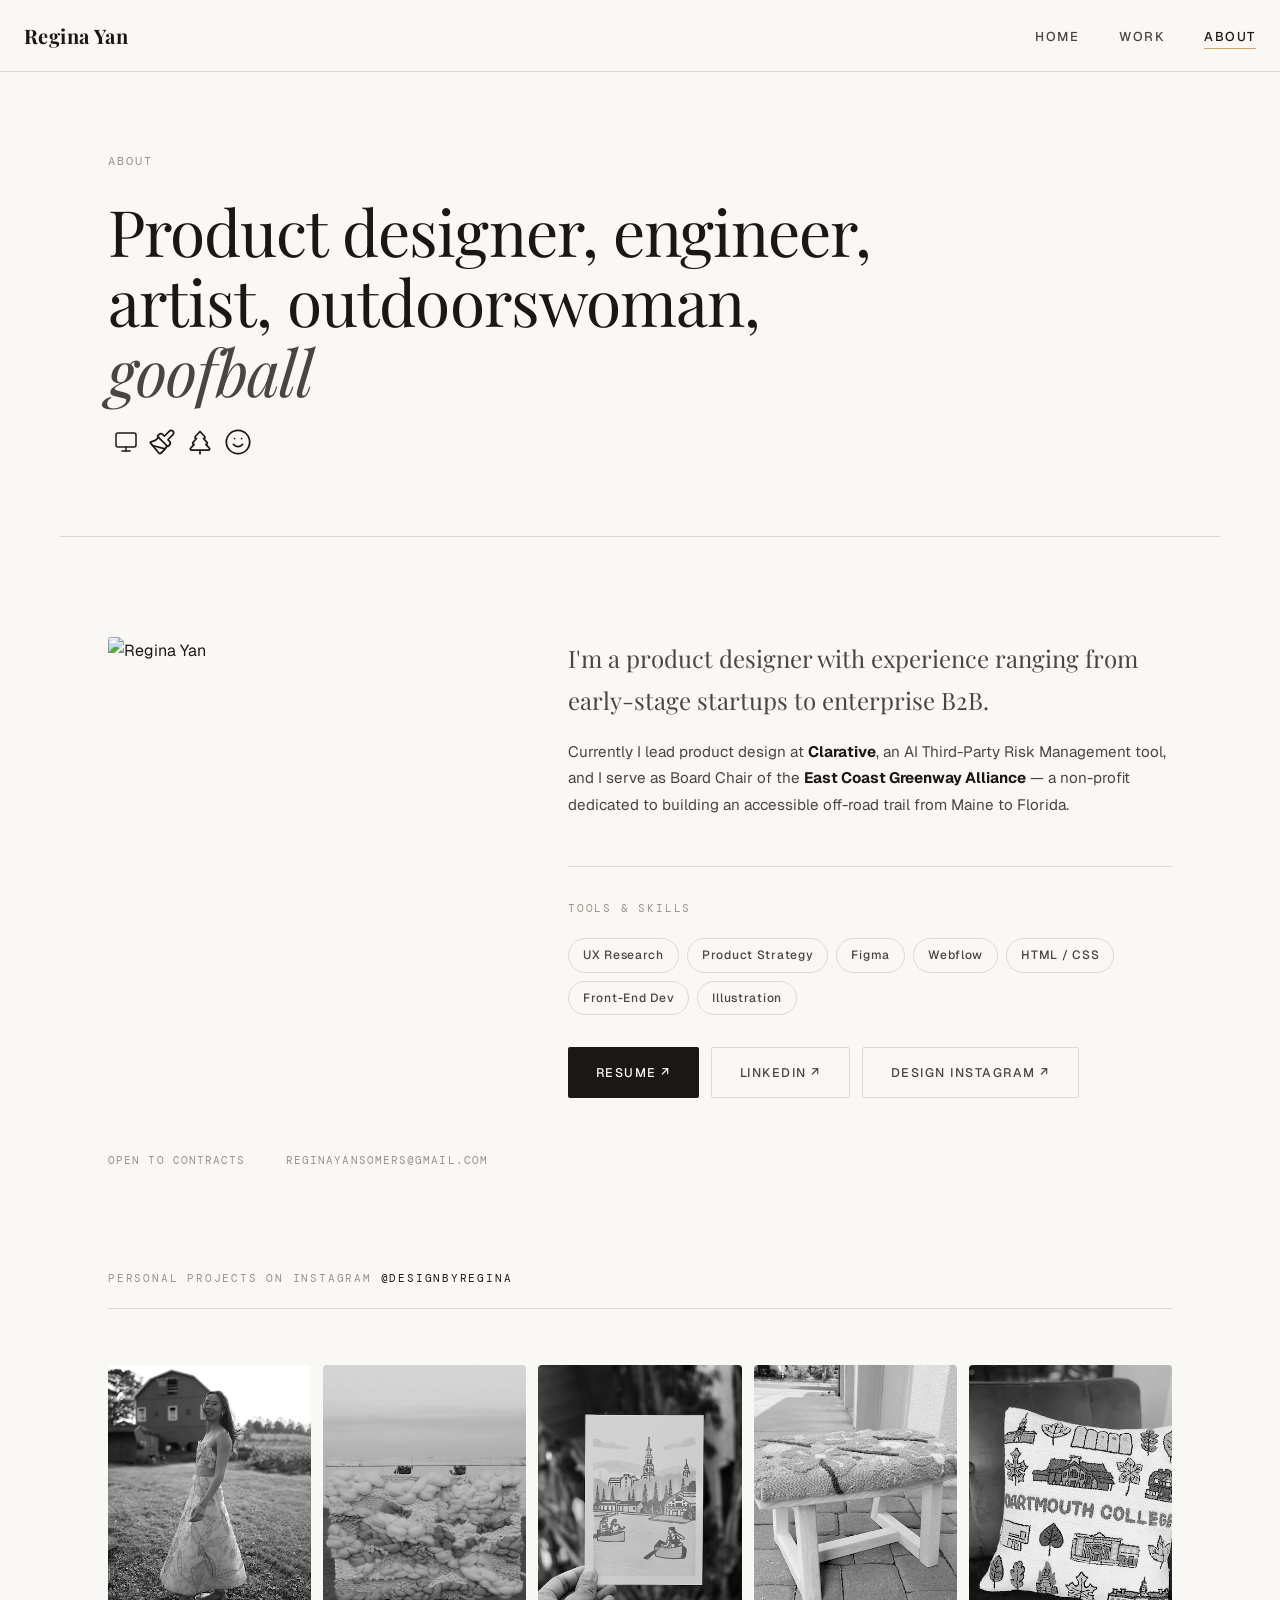
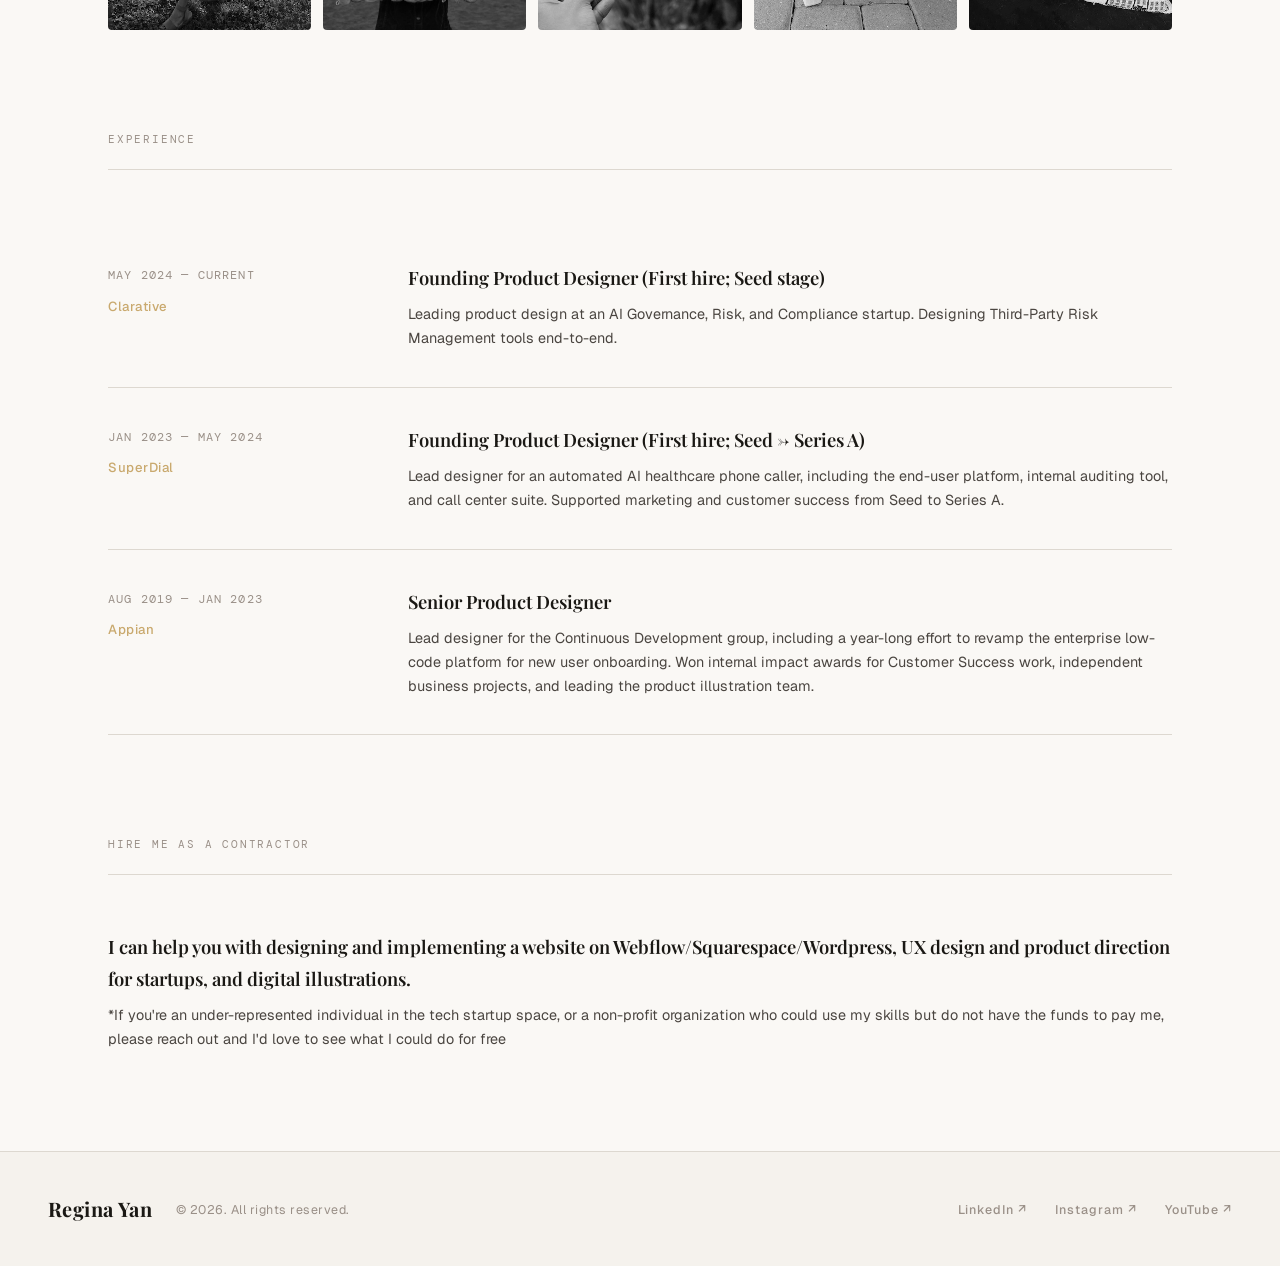
==== commit 0ea36f5a: "update about page" ====
--- a/about.html
+++ b/about.html
@@ -117,6 +117,19 @@
     </div>
   </section>
 
+  <section class="section" style="padding-top: 0;">
+    <div class="section-header">
+      <span class="section-tag">Hire me as a Contractor</span>
+    </div>
+    <div class="timeline-content">
+      <h4>I can help you with designing and implementing a website on Webflow/Squarespace/Wordpress, UX design and product direction for startups, and digital illustrations.</h4>
+      <p>
+        *If you're an under-represented individual in the tech startup space, or a non-profit organization who could use my skills but do not have the funds to pay me, please reach out and I'd love to see what I could do for free
+      </p>
+    </div>
+  </section>
+
+
   <footer class="footer">
     <div class="footer-left">
       <span class="nav-logo">Regina Yan</span>
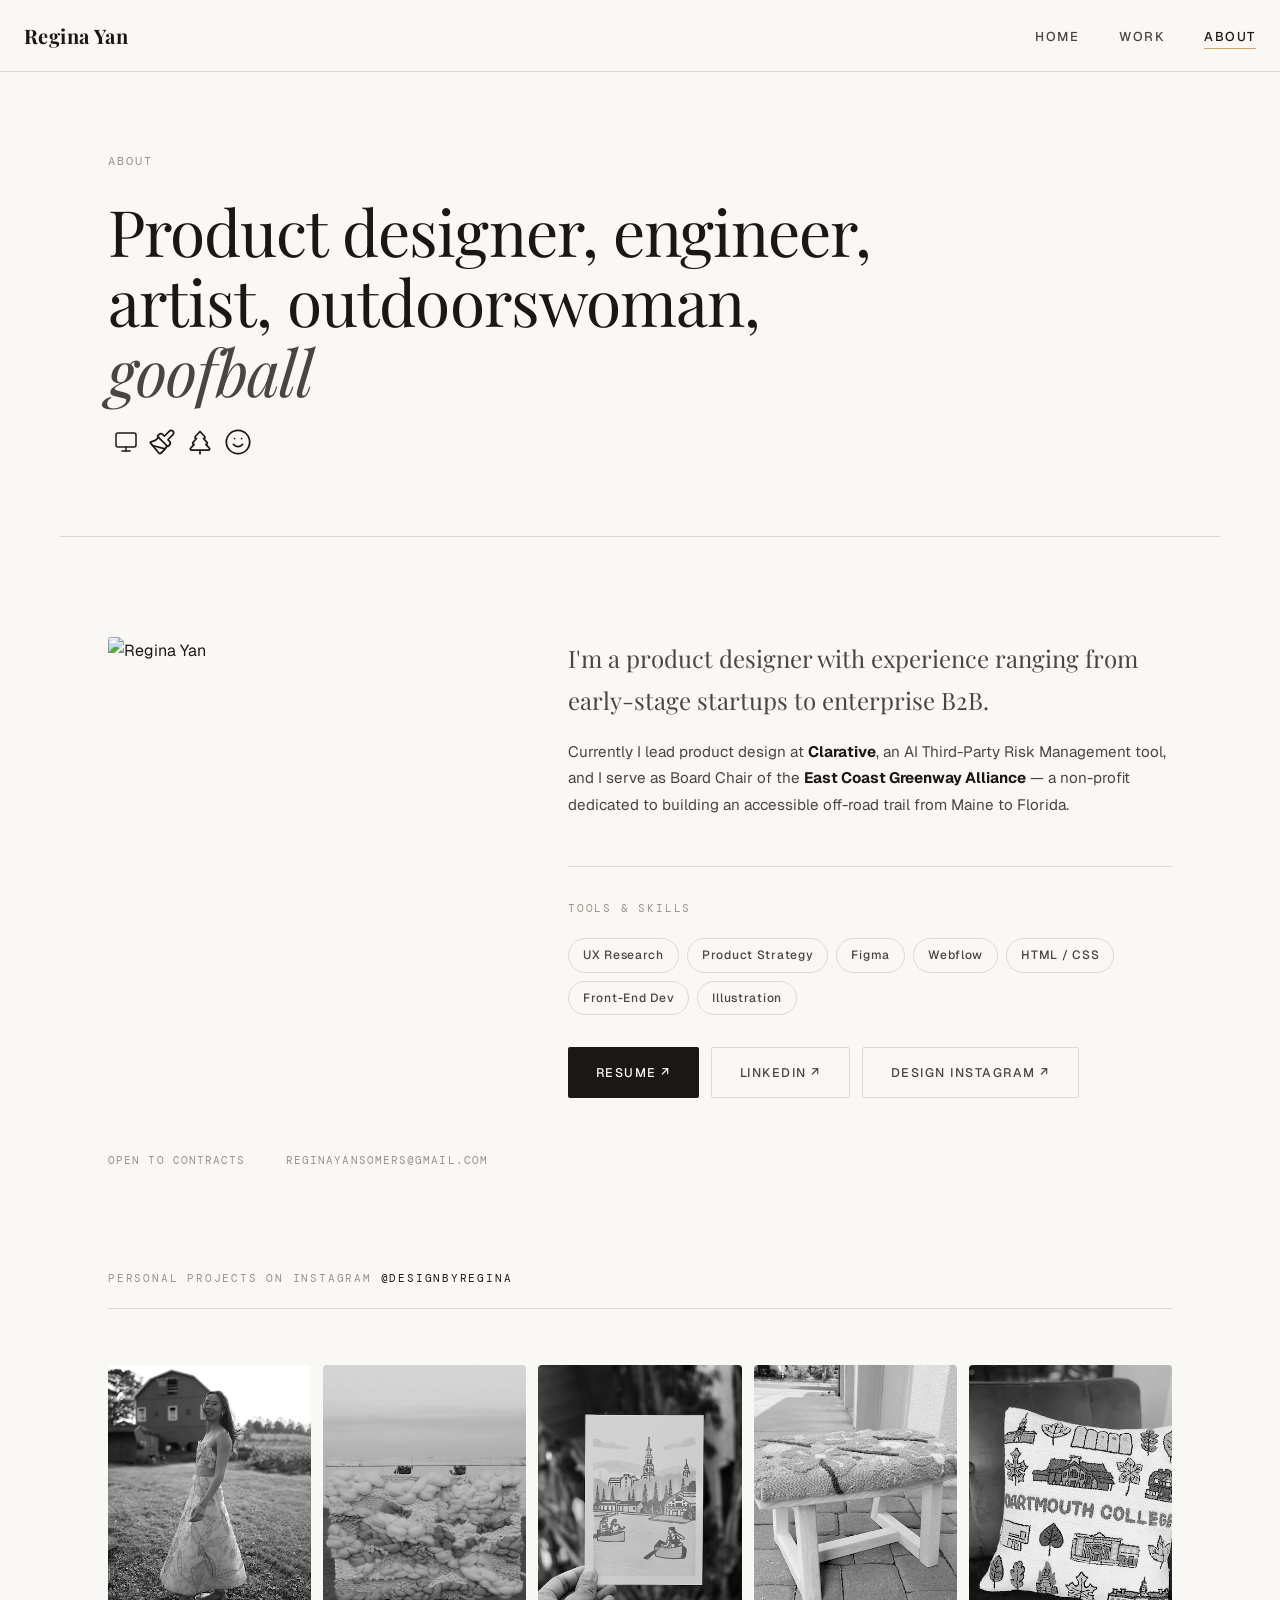
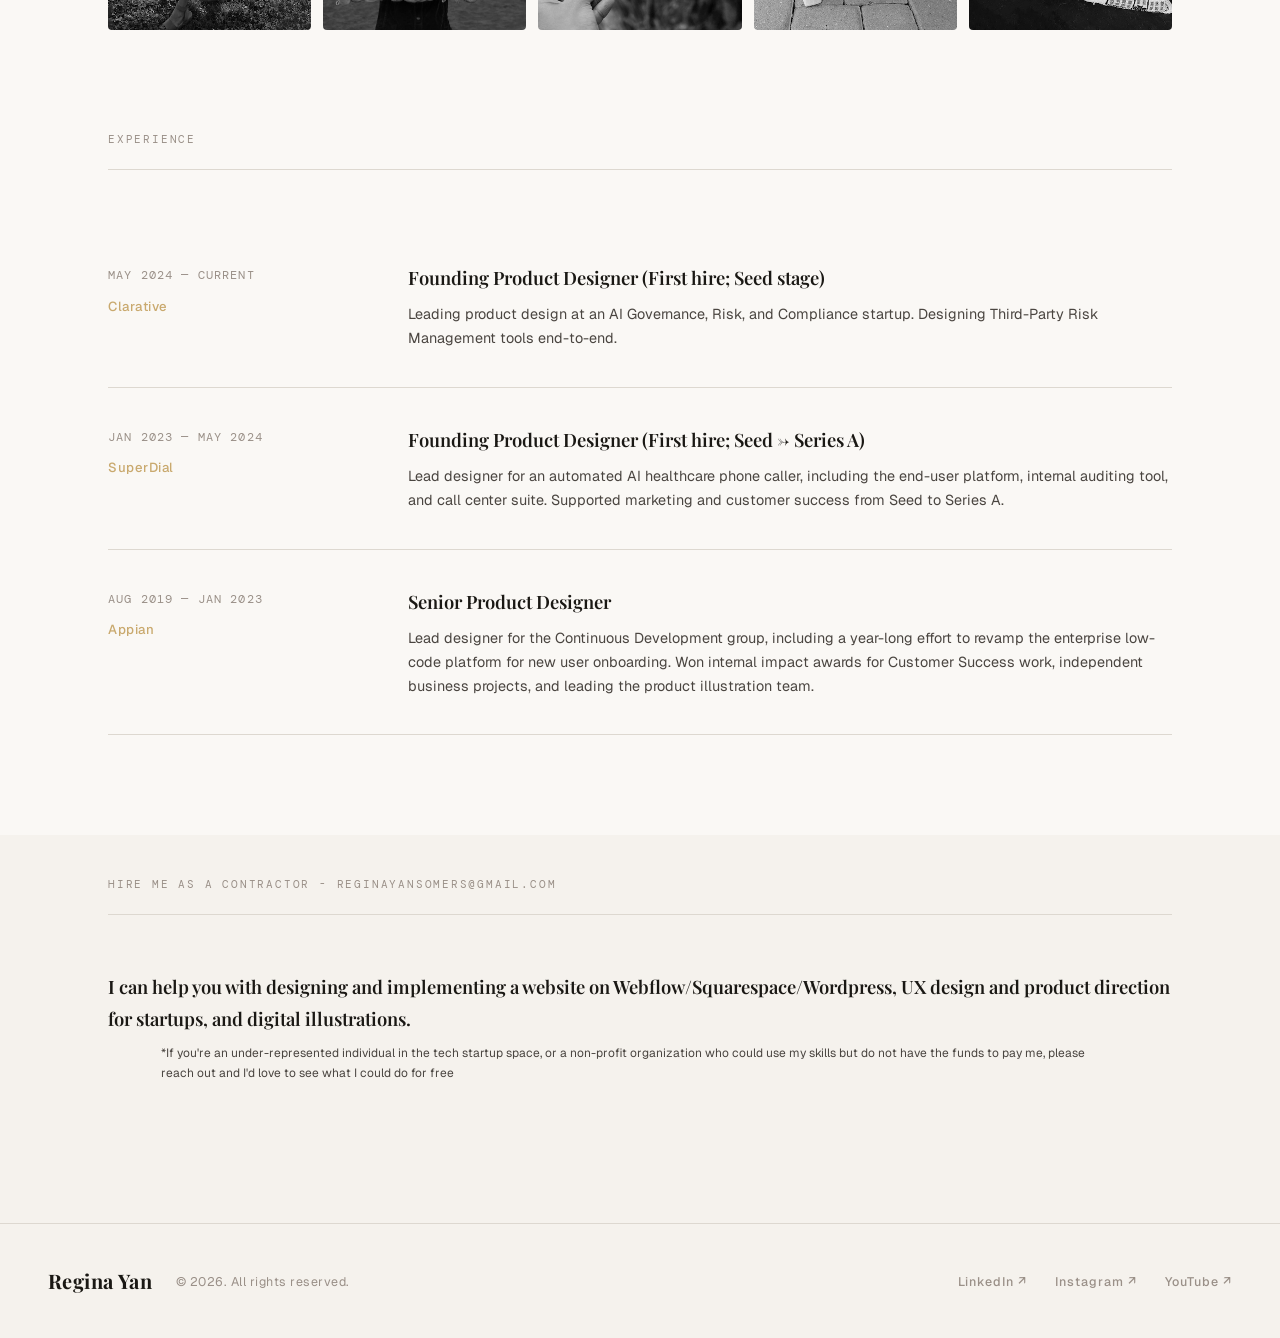
==== commit a8f8be9f: "update about page" ====
--- a/about.html
+++ b/about.html
@@ -117,17 +117,19 @@
     </div>
   </section>
 
-  <section class="section" style="padding-top: 0;">
-    <div class="section-header">
-      <span class="section-tag">Hire me as a Contractor</span>
-    </div>
-    <div class="timeline-content">
-      <h4>I can help you with designing and implementing a website on Webflow/Squarespace/Wordpress, UX design and product direction for startups, and digital illustrations.</h4>
-      <p>
-        *If you're an under-represented individual in the tech startup space, or a non-profit organization who could use my skills but do not have the funds to pay me, please reach out and I'd love to see what I could do for free
-      </p>
-    </div>
-  </section>
+  <div class="case-cover">
+    <section class="section" style="padding-top: 0;">
+      <div class="section-header">
+        <span class="section-tag">Hire me as a Contractor - reginayansomers@gmail.com</span>
+      </div>
+      <div class="timeline-content">
+        <h4>I can help you with designing and implementing a website on Webflow/Squarespace/Wordpress, UX design and product direction for startups, and digital illustrations.</h4>
+        <p>
+          *If you're an under-represented individual in the tech startup space, or a non-profit organization who could use my skills but do not have the funds to pay me, please reach out and I'd love to see what I could do for free
+        </p>
+      </div>
+    </section>
+  </div>
 
 
   <footer class="footer">
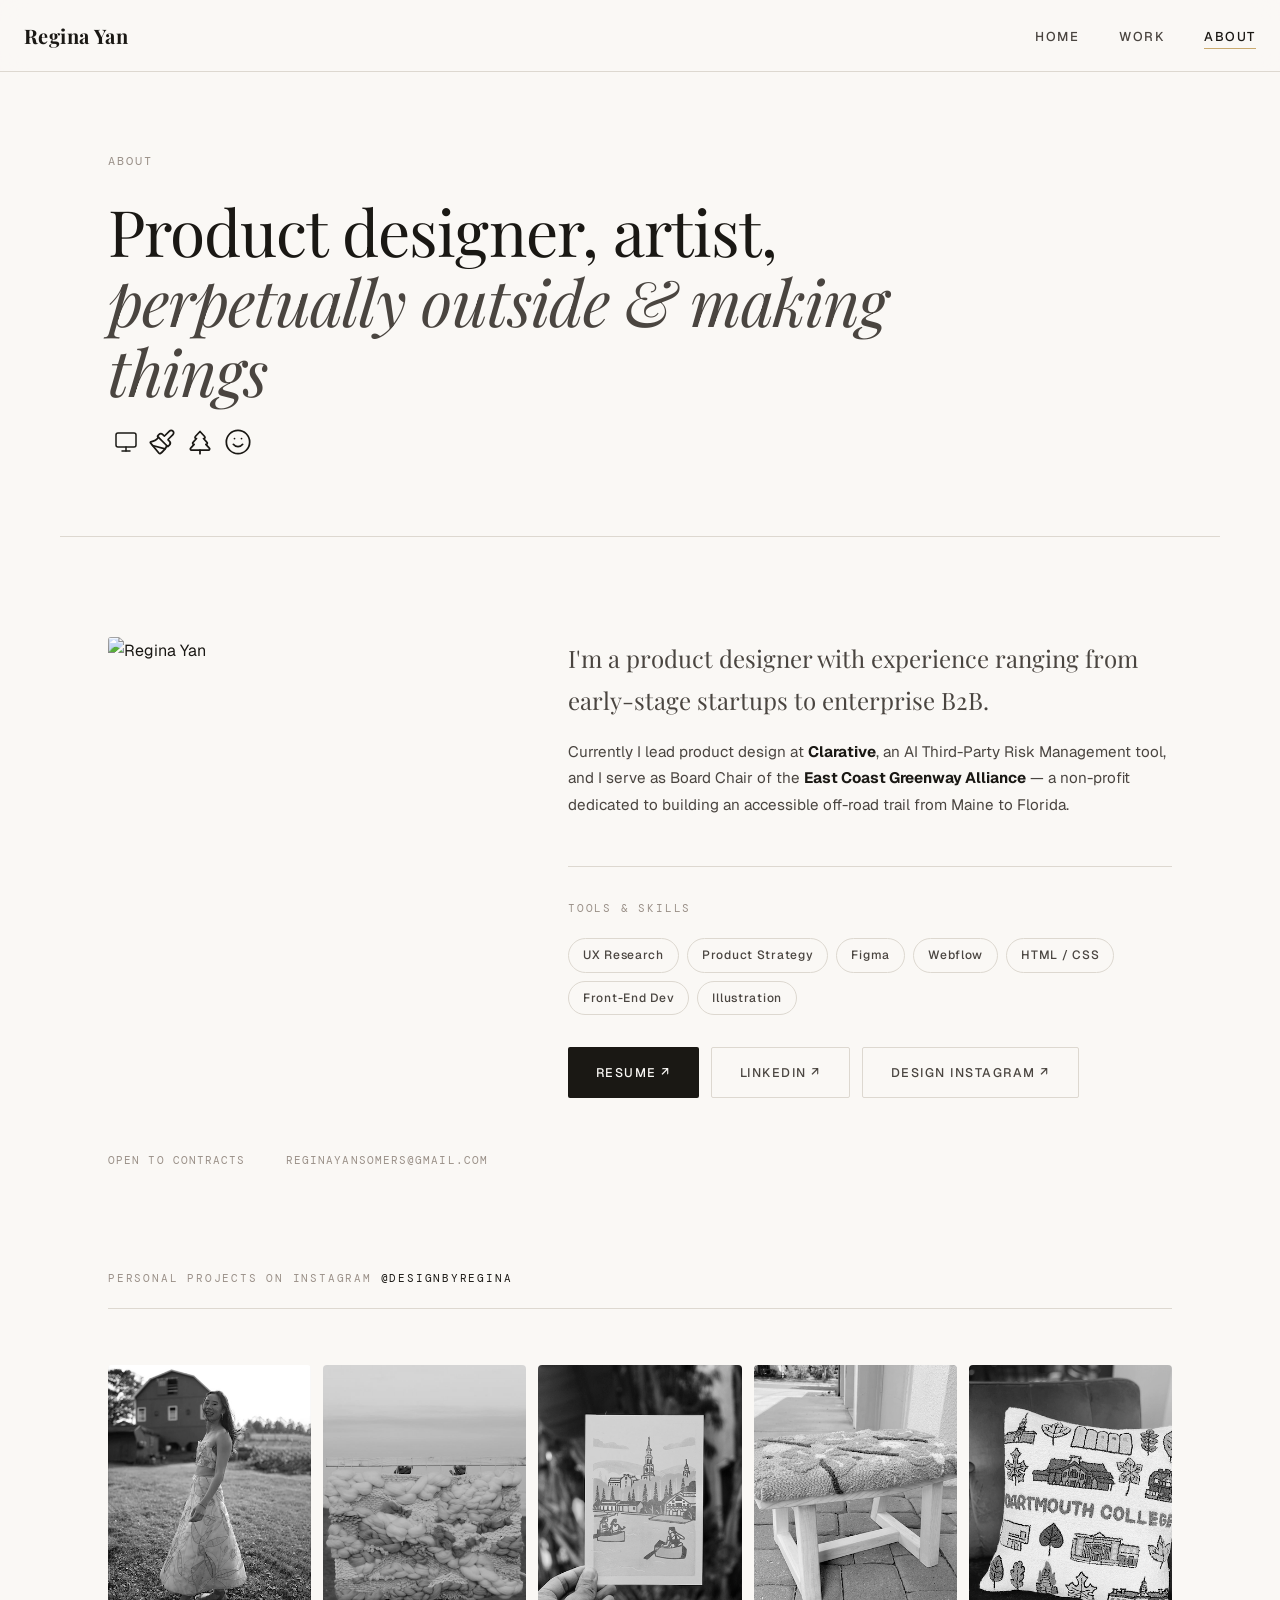
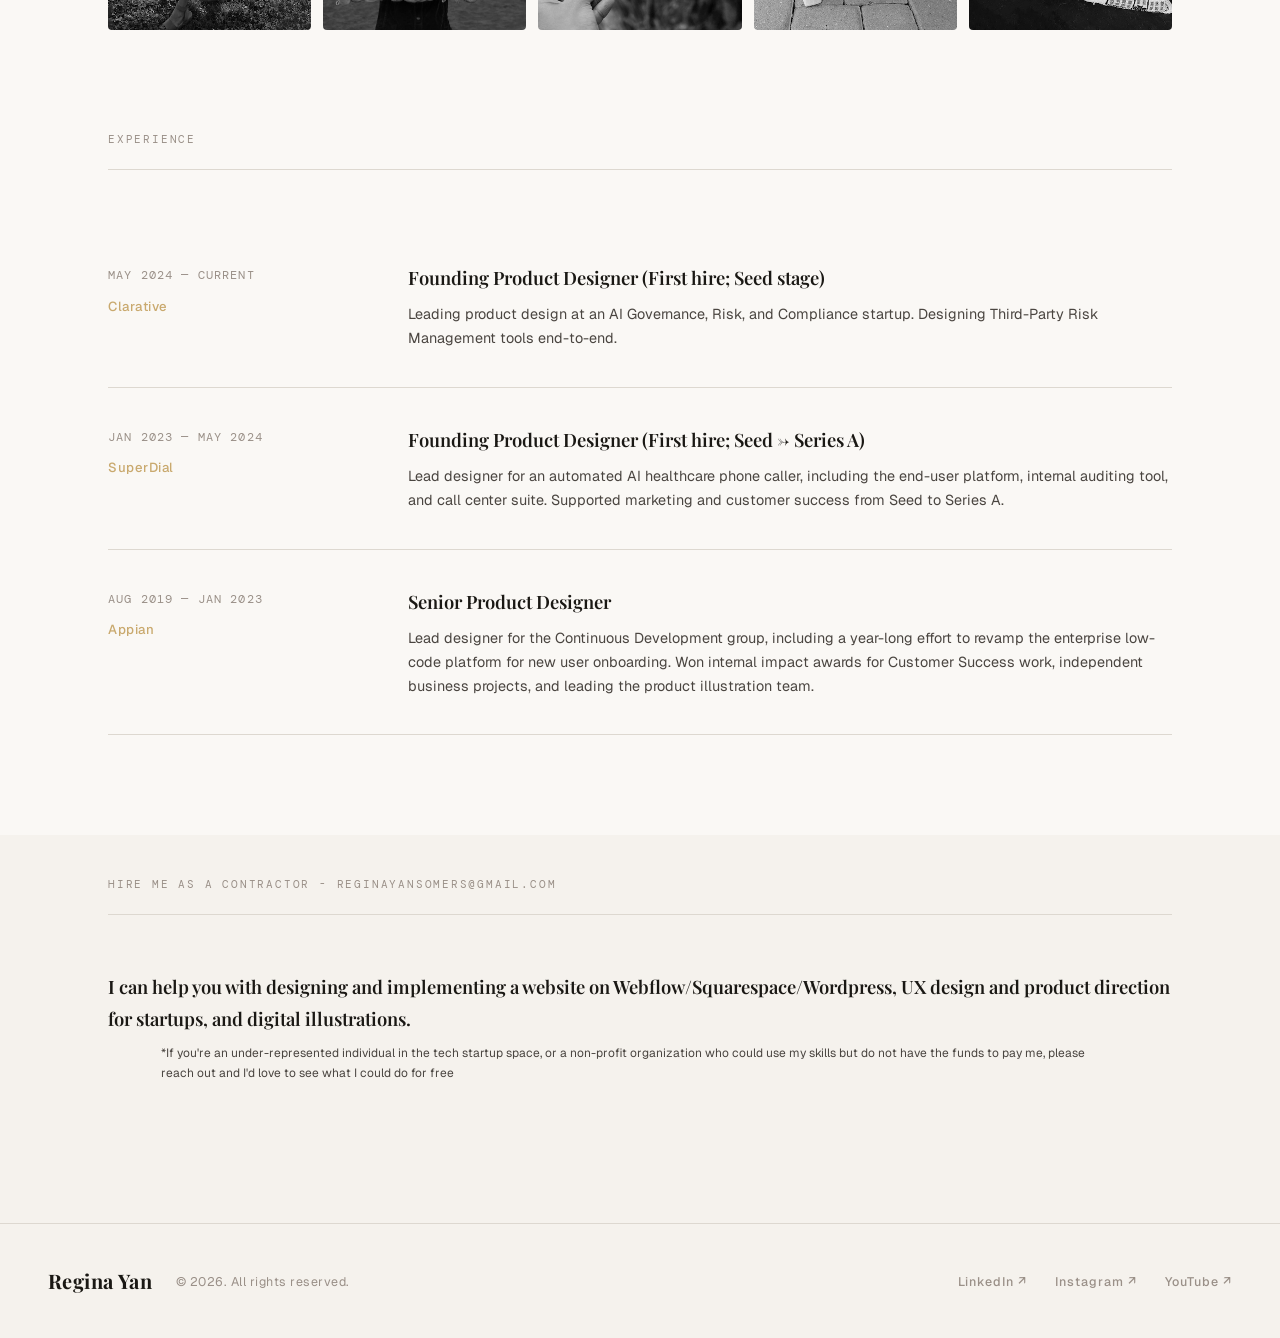
==== commit b8aa1366: "Update about.html" ====
--- a/about.html
+++ b/about.html
@@ -23,7 +23,7 @@
 
   <section class="page-header" id="about-header">
     <span class="page-eyebrow">About</span>
-    <h1 class="page-title">Product designer, engineer, artist, outdoorswoman, <em>goofball</em></h1>
+    <h1 class="page-title">Product designer, artist, <em>perpetually outside & making things</em></h1>
     <div class="container-icons">
       <svg xmlns="http://www.w3.org/2000/svg" width="24" height="24" viewBox="0 0 24 24" fill="none" stroke="currentColor" stroke-width="1.5" stroke-linecap="round" stroke-linejoin="round" class="icon"><rect width="20" height="14" x="2" y="3" rx="2"/><line x1="8" x2="16" y1="21" y2="21"/><line x1="12" x2="12" y1="17" y2="21"/></svg>
       <svg xmlns="http://www.w3.org/2000/svg" width="28" height="28" viewBox="0 0 24 24" fill="none" stroke="currentColor" stroke-width="1.5" stroke-linecap="round" stroke-linejoin="round" class="icon"><path d="m14.622 17.897-10.68-2.913"/><path d="M18.376 2.622a1 1 0 1 1 3.002 3.002L17.36 9.643a.5.5 0 0 0 0 .707l.944.944a2.41 2.41 0 0 1 0 3.408l-.944.944a.5.5 0 0 1-.707 0L8.354 7.348a.5.5 0 0 1 0-.707l.944-.944a2.41 2.41 0 0 1 3.408 0l.944.944a.5.5 0 0 0 .707 0z"/><path d="M9 8c-1.804 2.71-3.97 3.46-6.583 3.948a.507.507 0 0 0-.302.819l7.32 8.883a1 1 0 0 0 1.185.204C12.735 20.405 16 16.792 16 15"/></svg>
@@ -205,4 +205,4 @@
   </script>
 
 </body>
-</html>+</html>
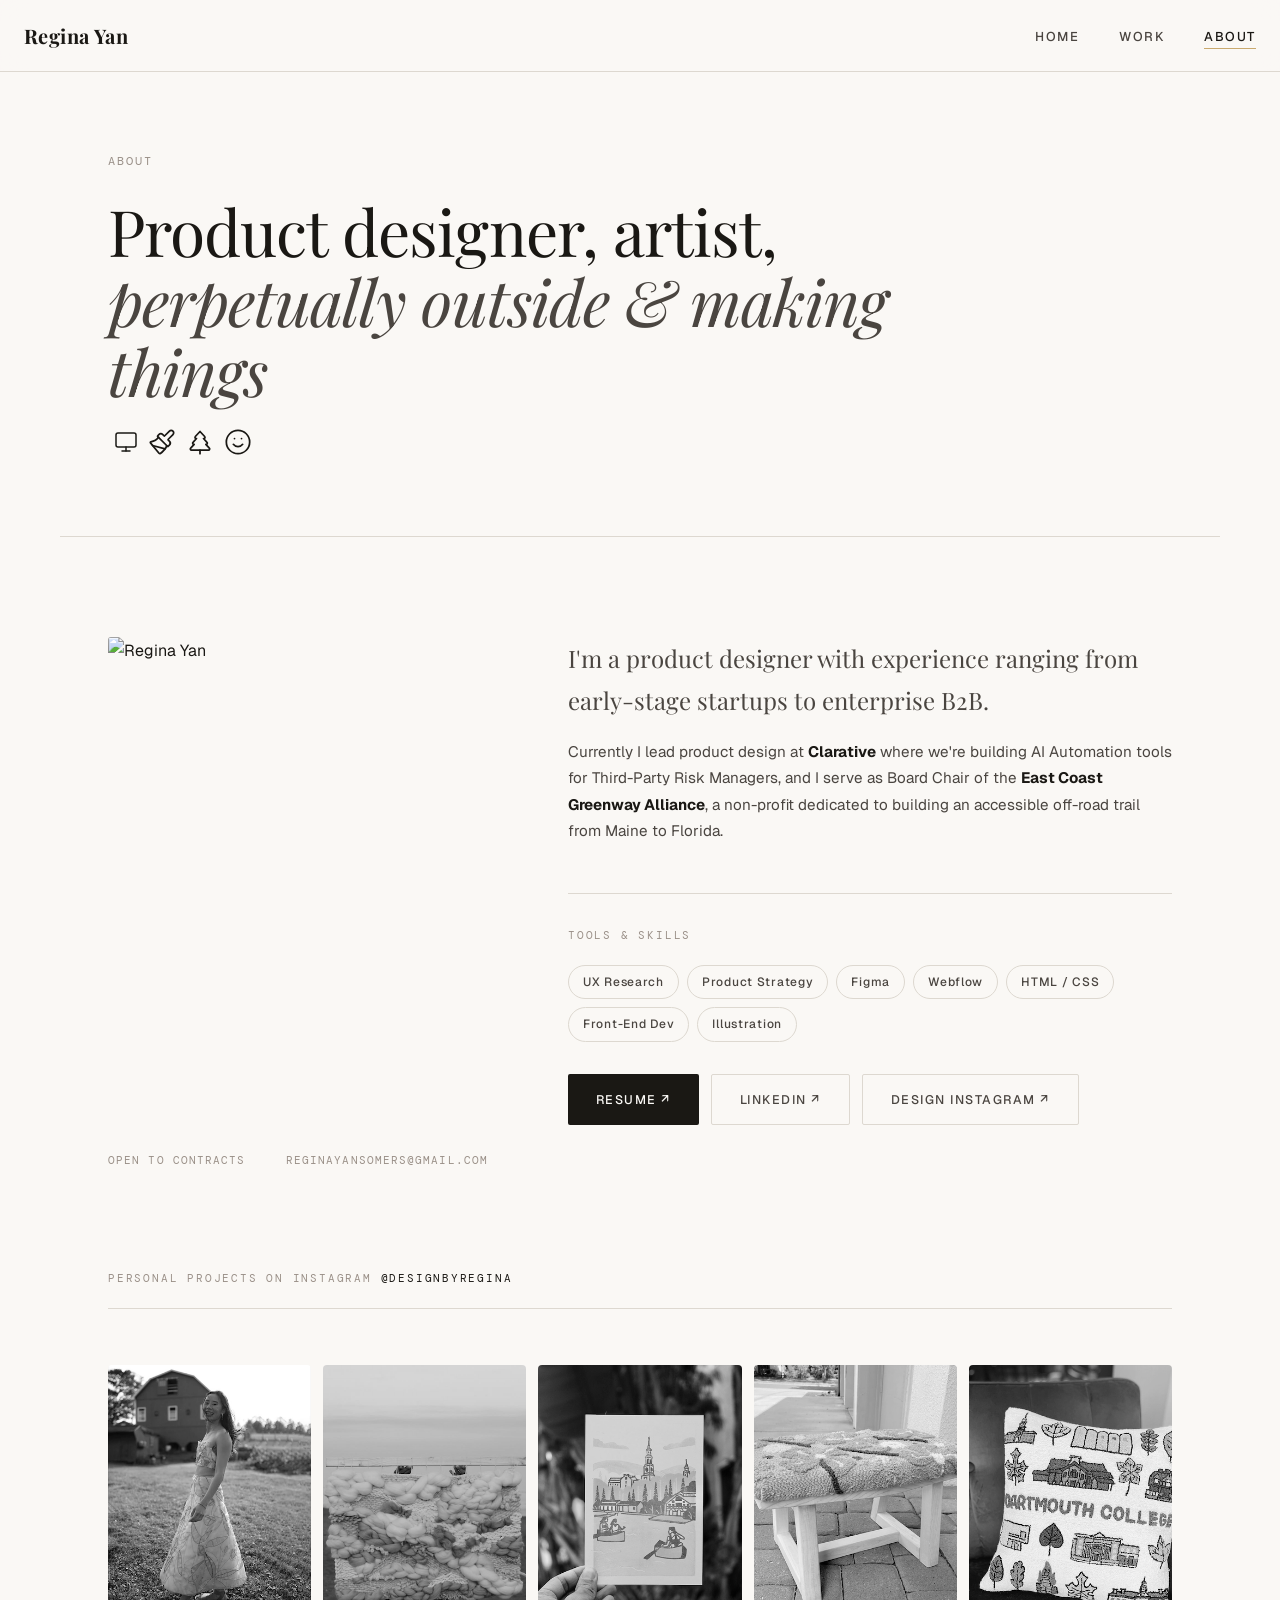
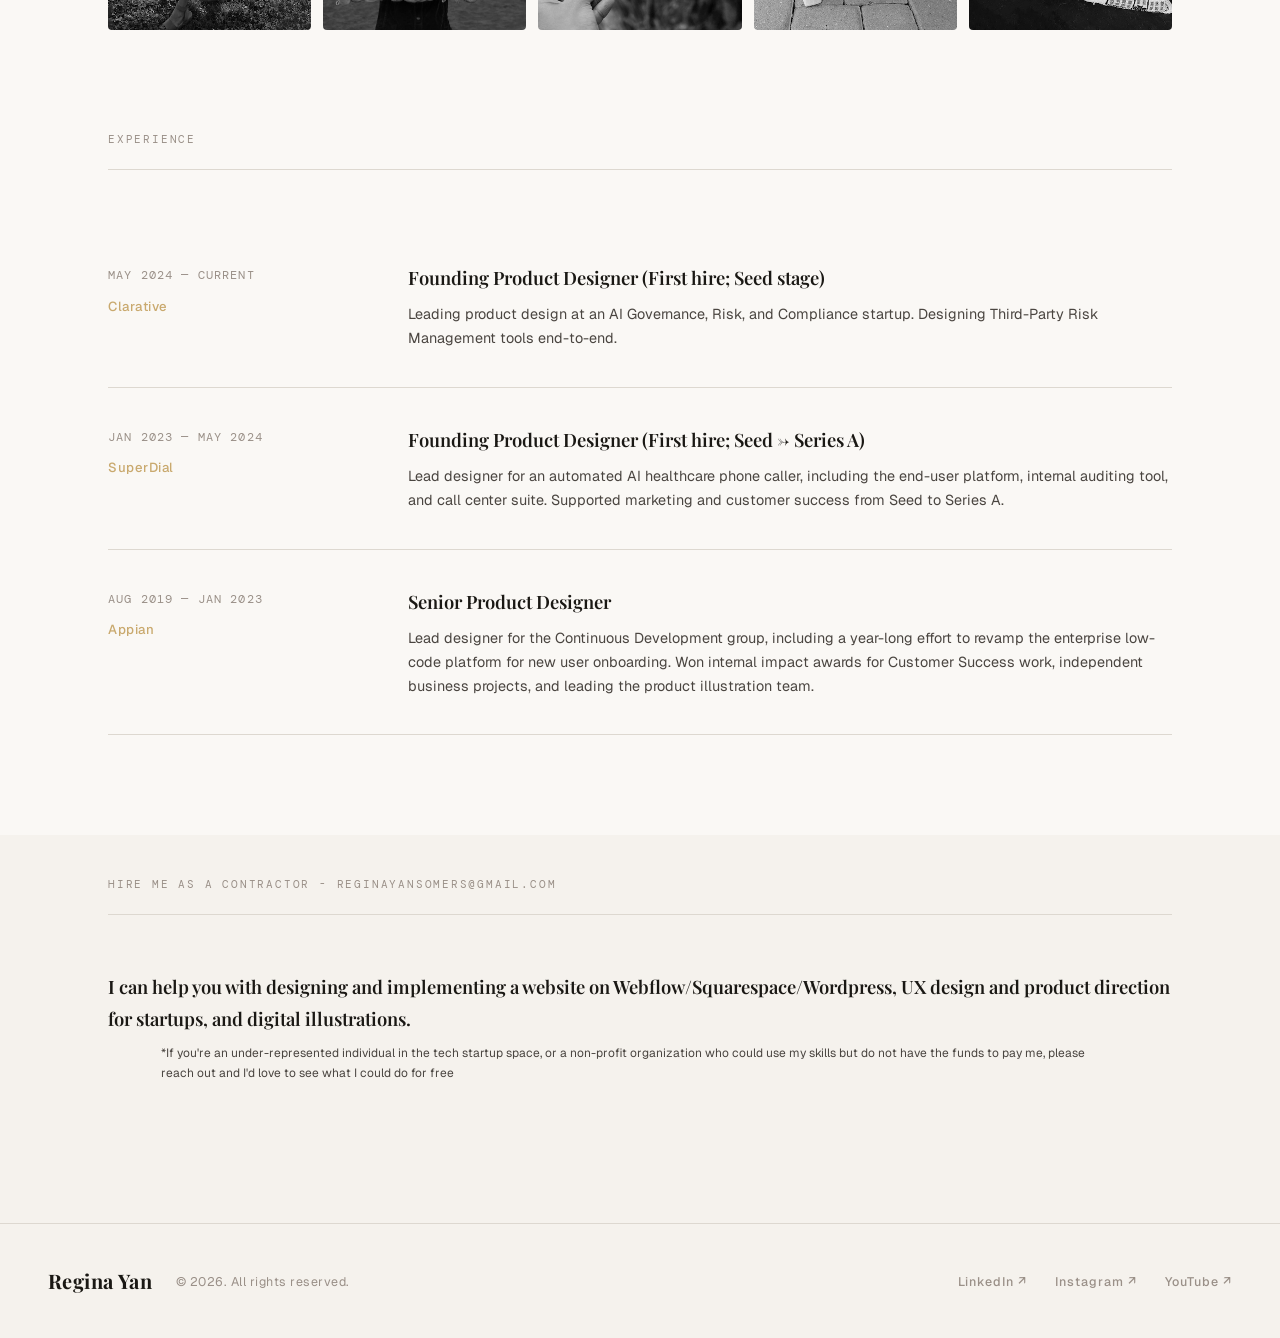
==== commit 7566b18c: "tweaks" ====
--- a/about.html
+++ b/about.html
@@ -42,7 +42,7 @@
     </div>
     <div class="about-text">
       <p class="about-lead">I'm a product designer with experience ranging from early-stage startups to enterprise B2B.</p>
-      <p>Currently I lead product design at <a class="link" href="https://www.clarative.ai" target="_blank"><b>Clarative</b></a>, an AI Third-Party Risk Management tool, and I serve as Board Chair of the <a class="link" href="https://www.greenway.org" target="_blank"><b>East Coast Greenway Alliance</b></a> — a non-profit dedicated to building an accessible off-road trail from Maine to Florida.</p>
+      <p>Currently I lead product design at <a class="link" href="https://www.clarative.ai" target="_blank"><b>Clarative</b></a> where we're building AI Automation tools for Third-Party Risk Managers, and I serve as Board Chair of the <a class="link" href="https://www.greenway.org" target="_blank"><b>East Coast Greenway Alliance</b></a>, a non-profit dedicated to building an accessible off-road trail from Maine to Florida.</p>
 
       <div class="about-tools">
         <span class="section-tag">Tools & Skills</span>
--- a/style.css
+++ b/style.css
@@ -171,8 +171,55 @@
     display: flex;
     gap: 16px;
     align-items: center;
-  }
-  
+    margin-top: 1rem;
+  }
+  .painting-switcher {
+    z-index:2;
+    display:flex;
+    flex-direction:column;
+    gap:6px;align-items:
+    flex-start;width:220px;
+  }
+  .painting-label-artist{
+    font-family:'DM Mono',monospace;
+    font-size:0.65rem;
+    letter-spacing:0.14em;
+    text-transform:uppercase;
+    color:rgba(26,24,20,0.5);
+    margin:0;
+    transition:opacity 0.4s ease;
+    width:100%
+  }
+  .painting-label-work{
+    font-family:'DM Mono',monospace;
+    font-size:0.65rem;
+    letter-spacing:0.14em;
+    text-transform:uppercase;
+    color:rgba(26,24,20,0.35);
+    margin:0;
+    transition:opacity 0.4s ease;
+    width:100%;
+  }
+  .btn-painting{
+    background:rgba(250,248,245,0.9);
+    border:1px solid rgba(26,24,20,0.15);
+    border-radius:2px;
+    width:32px;
+    height:32px;
+    display:flex;
+    align-items:center;
+    justify-content:center;
+    cursor:pointer;
+    font-size:0.9rem;
+    color:rgba(26,24,20,0.6);
+    backdrop-filter:blur(8px);
+    transition:all 0.2s;
+  }
+  .painting-dots{
+    display:flex;
+    gap:6px;
+    align-items:center;
+  }
   /* ---- BUTTONS ---- */
   .btn {
     display: inline-flex;
@@ -941,7 +988,9 @@
     .hero {
       cursor: auto !important;
     }
-
+    .painting-switcher{
+      display: none;
+    }
 
     /* NAV */
     .nav {
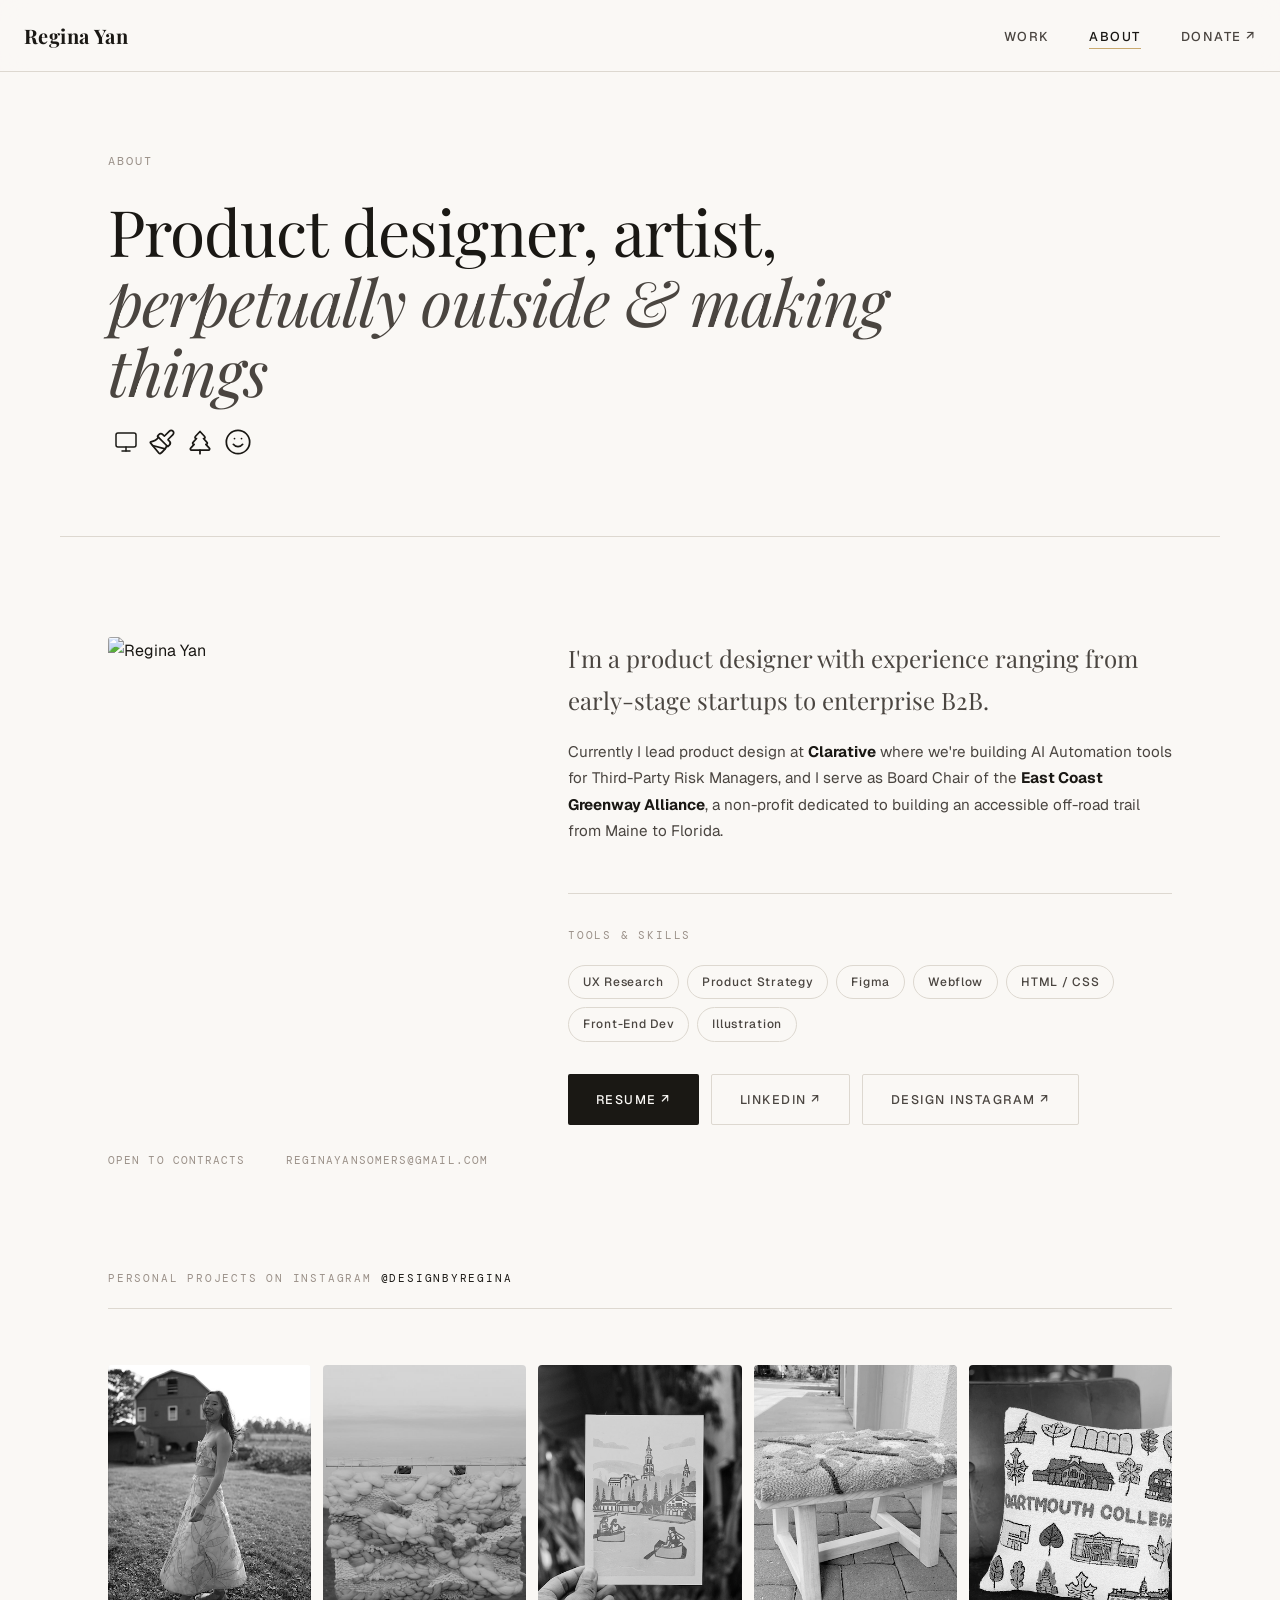
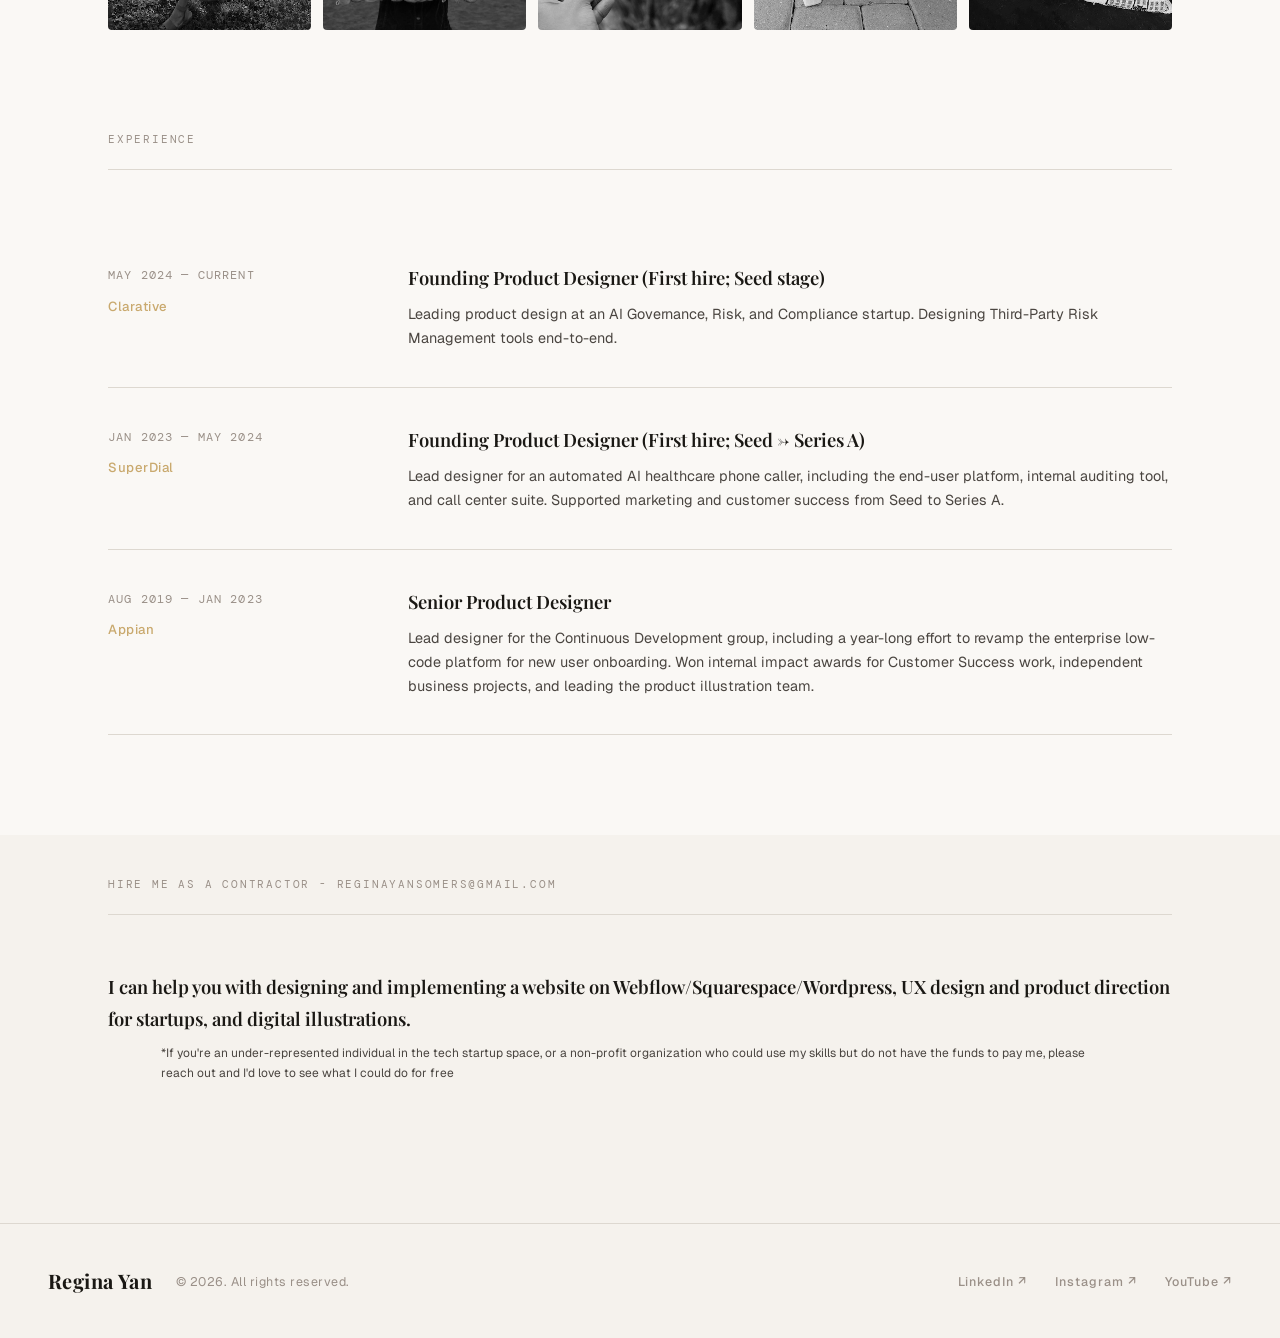
==== commit 480ca250: "adding tour de fun" ====
--- a/about.html
+++ b/about.html
@@ -15,9 +15,10 @@
   <nav class="nav">
     <a href="index.html" class="nav-logo">Regina Yan</a>
     <ul class="nav-links">
-      <li><a href="index.html" class="nav-link">Home</a></li>
       <li><a href="work.html" class="nav-link">Work</a></li>
       <li><a href="about.html" class="nav-link active">About</a></li>
+      <li><a href="tourdefun.html" class="nav-link" target="_blank">
+        Donate ↗</a></li>
     </ul>
   </nav>
 
--- a/style.css
+++ b/style.css
@@ -220,6 +220,373 @@
     gap:6px;
     align-items:center;
   }
+  /* ---- DONATE-SPECIFIC STYLES ---- */
+  .donate-hero-img {
+    width: 100%;
+    max-height: 520px;
+    object-fit: cover;
+    object-position: top;
+    border-radius: 4px;
+    display: block;
+  }
+
+  .donate-intro {
+    display: grid;
+    grid-template-columns: 1fr 1fr;
+    gap: 64px;
+    align-items: start;
+    margin-bottom: 0;
+  }
+
+  .donate-intro-text h2 {
+    font-family: var(--font-display);
+    font-size: clamp(1.6rem, 3vw, 2.4rem);
+    font-weight: 400;
+    line-height: 1.2;
+    letter-spacing: -0.02em;
+    margin-bottom: 20px;
+  }
+
+  .donate-intro-text h2 em {
+    font-style: italic;
+    color: var(--ink-mid);
+  }
+
+  .donate-intro-text p {
+    color: var(--ink-mid);
+    font-size: 0.95rem;
+    line-height: 1.75;
+    margin-bottom: 16px;
+  }
+
+  .donate-steps {
+    background: var(--cream);
+    border: 1px solid var(--rule);
+    border-radius: 4px;
+    padding: 36px;
+  }
+
+  .donate-steps h3 {
+    font-family: var(--font-mono);
+    font-size: 0.68rem;
+    letter-spacing: 0.16em;
+    text-transform: uppercase;
+    color: var(--ink-light);
+    margin-bottom: 28px;
+  }
+
+  .donate-step {
+    display: flex;
+    gap: 20px;
+    margin-bottom: 28px;
+    padding-bottom: 28px;
+    border-bottom: 1px solid var(--rule);
+  }
+
+  .donate-step:last-child {
+    margin-bottom: 0;
+    padding-bottom: 0;
+    border-bottom: none;
+  }
+
+  .donate-step-num {
+    font-family: var(--font-display);
+    font-size: 1.5rem;
+    font-weight: 700;
+    color: var(--accent);
+    line-height: 1;
+    flex-shrink: 0;
+    width: 28px;
+  }
+
+  .donate-step-body p {
+    font-size: 0.9rem;
+    color: var(--ink-mid);
+    line-height: 1.65;
+  }
+
+  .donate-step-body p + p {
+    margin-top: 8px;
+  }
+
+  .donate-step-body .link {
+    color: var(--ink);
+    text-decoration: underline;
+    text-decoration-color: var(--accent);
+    text-underline-offset: 3px;
+    transition: color 0.2s;
+  }
+
+  .donate-step-body .link:hover {
+    color: var(--accent);
+  }
+
+  .donate-url {
+    font-family: var(--font-mono);
+    font-size: 0.75rem;
+    color: var(--accent);
+    background: var(--paper);
+    border: 1px solid var(--rule);
+    padding: 8px 12px;
+    border-radius: 2px;
+    display: inline-block;
+    margin-top: 8px;
+    letter-spacing: 0.04em;
+    transition: all 0.2s;
+  }
+  .donate-url:hover{
+    background: var(--cream);
+  }
+
+  /* ---- REWARDS GRID ---- */
+  .rewards-grid {
+    display: grid;
+    grid-template-columns: repeat(3, 1fr);
+    gap: 24px;
+  }
+  .rewards-grid-2 {
+    display: grid;
+    grid-template-columns: repeat(2, 1fr);
+    gap: 24px;
+  }
+
+  .reward-card {
+    border: 1px solid var(--rule);
+    border-radius: 4px;
+    overflow: hidden;
+    background: var(--paper);
+    transition: border-color 0.2s;
+  }
+
+  .reward-card:hover {
+    border-color: var(--accent);
+  }
+
+  .reward-card-imgs {
+    background: var(--cream);
+    display: flex;
+    gap: 0;
+  }
+
+  .reward-card-imgs img {
+    width: 100%;
+    height: 220px;
+    object-fit: cover;
+    flex: 1;
+  }
+
+  .reward-card-imgs.multi-img img {
+    height: 180px;
+  }
+
+  .reward-card-body {
+    padding: 28px;
+  }
+
+  .reward-tier {
+    font-family: var(--font-mono);
+    font-size: 0.65rem;
+    letter-spacing: 0.18em;
+    text-transform: uppercase;
+    color: var(--accent);
+    margin-bottom: 10px;
+    display: block;
+  }
+
+  .reward-name {
+    font-family: var(--font-display);
+    font-size: 1.3rem;
+    font-weight: 600;
+    color: var(--ink);
+    margin-bottom: 12px;
+    line-height: 1.2;
+  }
+
+  .reward-desc {
+    font-size: 0.88rem;
+    color: var(--ink-mid);
+    line-height: 1.65;
+    margin-bottom: 16px;
+  }
+
+  .reward-note {
+    font-family: var(--font-mono);
+    font-size: 0.65rem;
+    letter-spacing: 0.1em;
+    text-transform: uppercase;
+    color: var(--ink-light);
+  }
+
+  /* ---- STATE CARDS SUBGRID ---- */
+  .state-cards-grid {
+    display: grid;
+    grid-template-columns: repeat(5, 1fr);
+    gap: 16px;
+    margin-top: 40px;
+  }
+  .linoleum-cards-grid {
+    display: grid;
+    grid-template-columns: repeat(2, 1fr);
+    gap: 16px;
+    margin-top: 40px;
+  }
+
+  .state-card {
+    border: 1px solid var(--rule);
+    border-radius: 4px;
+    overflow: hidden;
+    background: var(--paper);
+    transition: border-color 0.2s;
+  }
+
+  .state-card:hover {
+    border-color: var(--accent);
+  }
+
+  .state-card img {
+    width: 100%;
+    height: 140px;
+    object-fit: cover;
+  }
+
+  .state-card-label {
+    padding: 14px 16px;
+  }
+
+  .state-card-name {
+    font-family: var(--font-display);
+    font-size: 0.95rem;
+    font-weight: 600;
+    color: var(--ink);
+    display: block;
+    margin-bottom: 4px;
+  }
+
+  .state-card-trail {
+    font-size: 0.78rem;
+    color: var(--ink-light);
+  }
+
+  .donate-note {
+    margin-top: 40px;
+    padding: 24px 32px;
+    background: var(--cream);
+    border-left: 2px solid var(--accent);
+    border-radius: 0 4px 4px 0;
+    font-size: 0.9rem;
+    color: var(--ink-mid);
+    line-height: 1.7;
+  }
+  .faq-list { border-top: 1px solid var(--rule); }
+  .faq-item { border-bottom: 1px solid var(--rule); }
+  .faq-question {
+    width: 100%;
+    background: none;
+    border: none;
+    padding: 24px 0;
+    display: flex;
+    justify-content: space-between;
+    align-items: center;
+    gap: 24px;
+    cursor: pointer;
+    text-align: left;
+  }
+  .faq-question-text {
+    font-family: var(--font-display);
+    font-size: 1.05rem;
+    font-weight: 400;
+    color: var(--ink);
+    line-height: 1.3;
+  }
+  .faq-icon {
+    flex-shrink: 0;
+    width: 20px;
+    height: 20px;
+    position: relative;
+    color: var(--accent);
+  }
+  .faq-icon::before, .faq-icon::after {
+    content: '';
+    position: absolute;
+    background: currentColor;
+    border-radius: 1px;
+    transition: transform 0.25s ease, opacity 0.25s ease;
+  }
+  .faq-icon::before { width: 100%; height: 1.5px; top: 50%; left: 0; transform: translateY(-50%); }
+  .faq-icon::after  { width: 1.5px; height: 100%; left: 50%; top: 0; transform: translateX(-50%); }
+  .faq-item.open .faq-icon::after { transform: translateX(-50%) rotate(90deg); opacity: 0; }
+  .faq-answer { display: grid; grid-template-rows: 0fr; transition: grid-template-rows 0.28s ease; }
+  .faq-item.open .faq-answer { grid-template-rows: 1fr; }
+  .faq-answer-inner { overflow: hidden; }
+  .faq-answer-inner p { font-size: 0.93rem; color: var(--ink-mid); line-height: 1.75; padding-bottom: 24px; max-width: 680px; }
+  .faq-answer-inner p + p { margin-top: 10px; }
+  .faq-answer-inner a { color: var(--ink); text-decoration: underline; text-decoration-color: var(--accent); text-underline-offset: 3px; transition: color 0.2s; }
+  .faq-answer-inner a:hover { color: var(--accent); }
+
+  .progress-amounts {
+    display: flex;
+    justify-content: space-between;
+    align-items: baseline;
+    margin-bottom: 12px;
+  }
+  .progress-raised {
+    font-family: var(--font-display);
+    font-size: 1.6rem;
+    font-weight: 600;
+    color: var(--ink);
+    letter-spacing: -0.02em;
+  }
+  .progress-goal {
+    font-family: var(--font-mono);
+    font-size: 0.72rem;
+    letter-spacing: 0.1em;
+    color: var(--ink-light);
+    text-transform: uppercase;
+  }
+  .progress-track {
+    width: 100%;
+    height: 6px;
+    background: var(--rule);
+    border-radius: 99px;
+    overflow: hidden;
+    margin-bottom: 14px;
+  }
+  .progress-fill {
+    height: 100%;
+    background: var(--accent);
+    border-radius: 99px;
+    width: 0%;
+    transition: width 1s cubic-bezier(0.4, 0, 0.2, 1);
+  }
+  .progress-note {
+    font-size: 0.8rem;
+    color: var(--ink-light);
+    line-height: 1.5;
+    margin: 0;
+  }
+
+  .announce-banner {
+    background: var(--accent);
+    color: var(--ink);
+    text-align: center;
+    padding: 10px 24px;
+    font-size: 0.82rem;
+    line-height: 1.5;
+    letter-spacing: 0.02em;
+    position: relative;
+    z-index: 101;
+  }
+  .announce-banner a {
+    color: var(--ink);
+    font-weight: 600;
+    text-decoration: underline;
+    text-underline-offset: 3px;
+    transition: opacity 0.2s;
+  }
+  .announce-banner a:hover {
+    opacity: 0.7;
+  }
+
   /* ---- BUTTONS ---- */
   .btn {
     display: inline-flex;
@@ -983,7 +1350,8 @@
      ============================================ */
 
   @media (max-width: 768px) {
-
+    .donate-intro { grid-template-columns: 1fr; gap: 40px; }
+    .donate-hero-img { max-height: 260px; }
     /* Remove paintbrush cursor on mobile */
     .hero {
       cursor: auto !important;
@@ -1026,6 +1394,12 @@
     .cards-grid {
       grid-template-columns: 1fr;
     }
+    .donate-steps {
+      padding: 1rem;
+    }
+    .donate-step{
+      flex-direction: column;
+    }
     .card {
       grid-column: span 1;
     }
@@ -1126,7 +1500,25 @@
     .case-cover img {
       width: 100%;
     }
-
+    .donate-intro {
+      grid-template-columns: 1fr;
+      gap: 40px;
+    }
+    .rewards-grid {
+      grid-template-columns: 1fr;
+    }
+    .rewards-grid-2 {
+      grid-template-columns: 1fr;
+    }
+    .state-cards-grid {
+      grid-template-columns: repeat(2, 1fr);
+    }
+    .linoleum-cards-grid {
+      grid-template-columns: repeat(1, 1fr);
+    }
+    .donate-hero-img {
+      max-height: 260px;
+    }
     /* FOOTER */
     .footer {
       flex-direction: column;
@@ -1146,7 +1538,19 @@
      ============================================ */
 
   @media (min-width: 769px) and (max-width: 1024px) {
-
+    .donate-intro {
+      grid-template-columns: 1fr;
+      gap: 48px;
+    }
+    .rewards-grid {
+      grid-template-columns: 1fr 1fr;
+    }
+    .rewards-grid-2 {
+      grid-template-columns: 1fr 1fr;
+    }
+    .state-cards-grid {
+      grid-template-columns: repeat(3, 1fr);
+    }
     .nav {
       padding: 0 32px;
     }
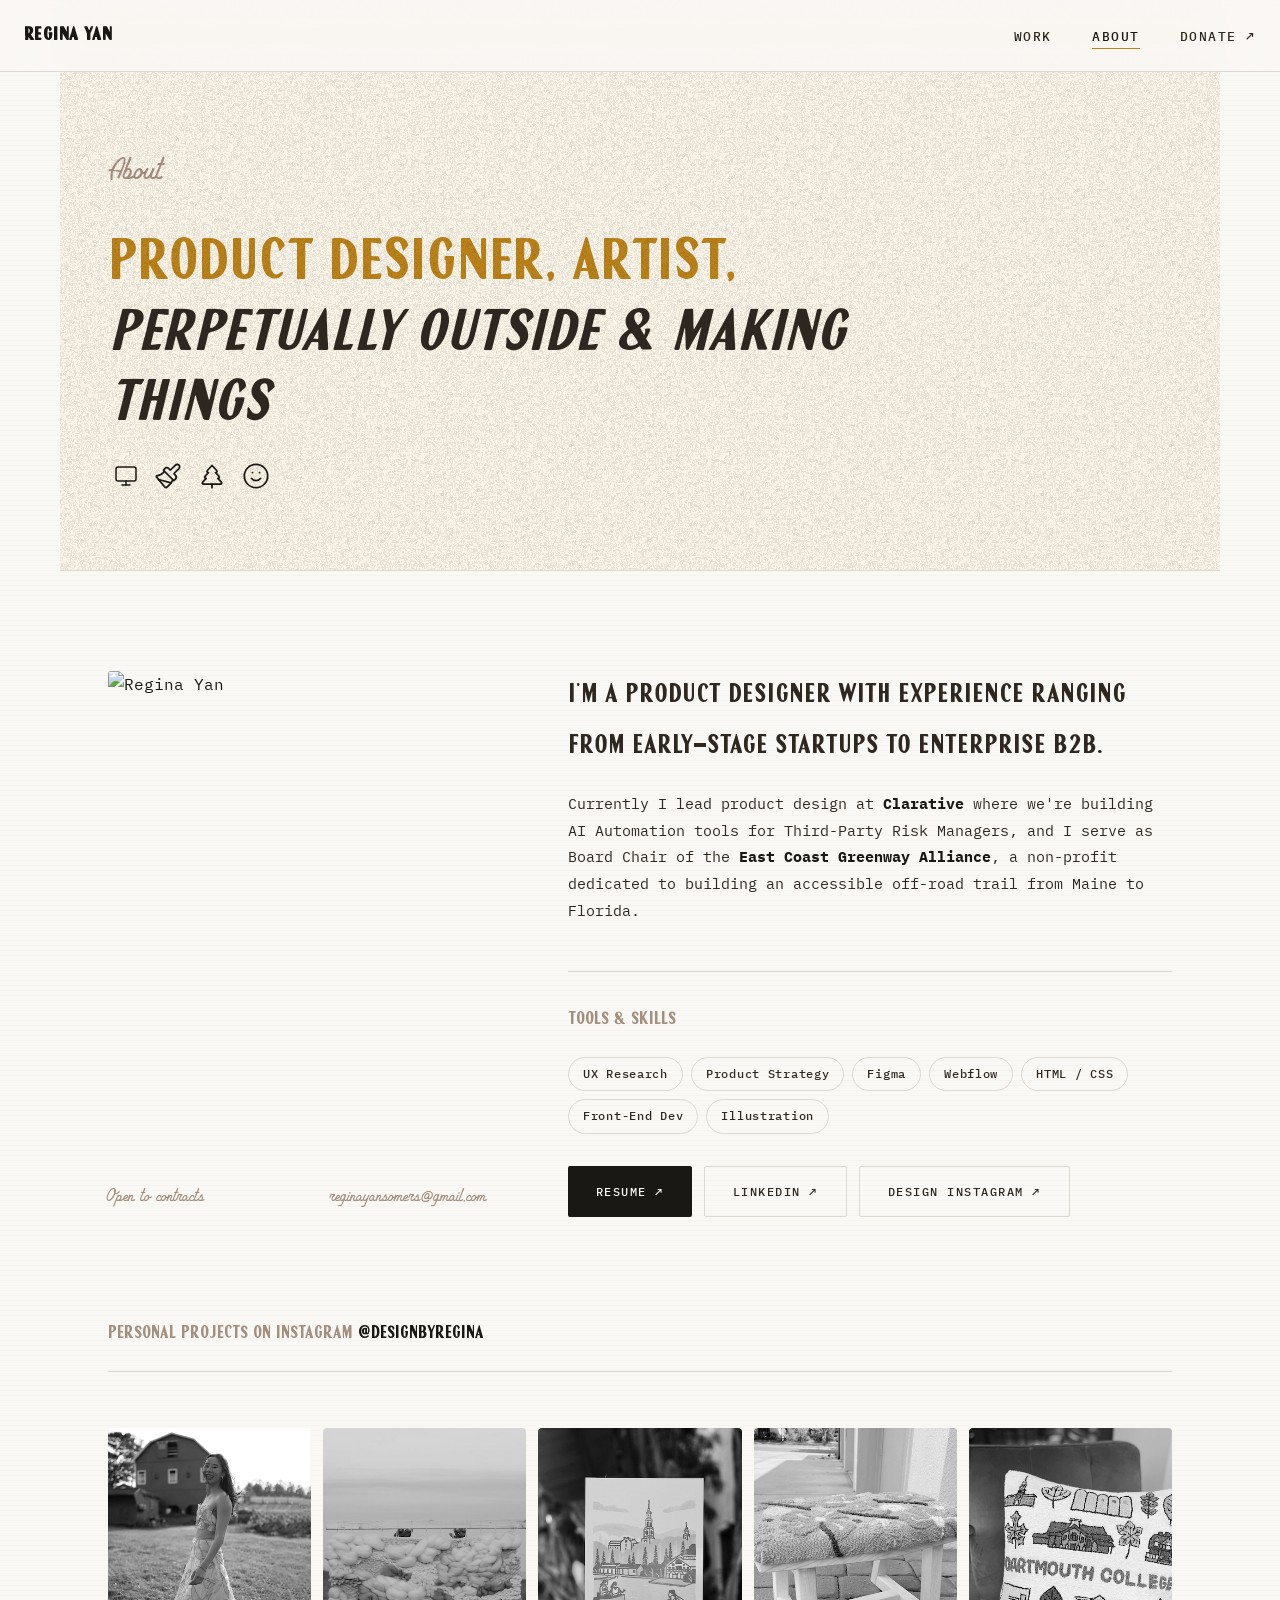
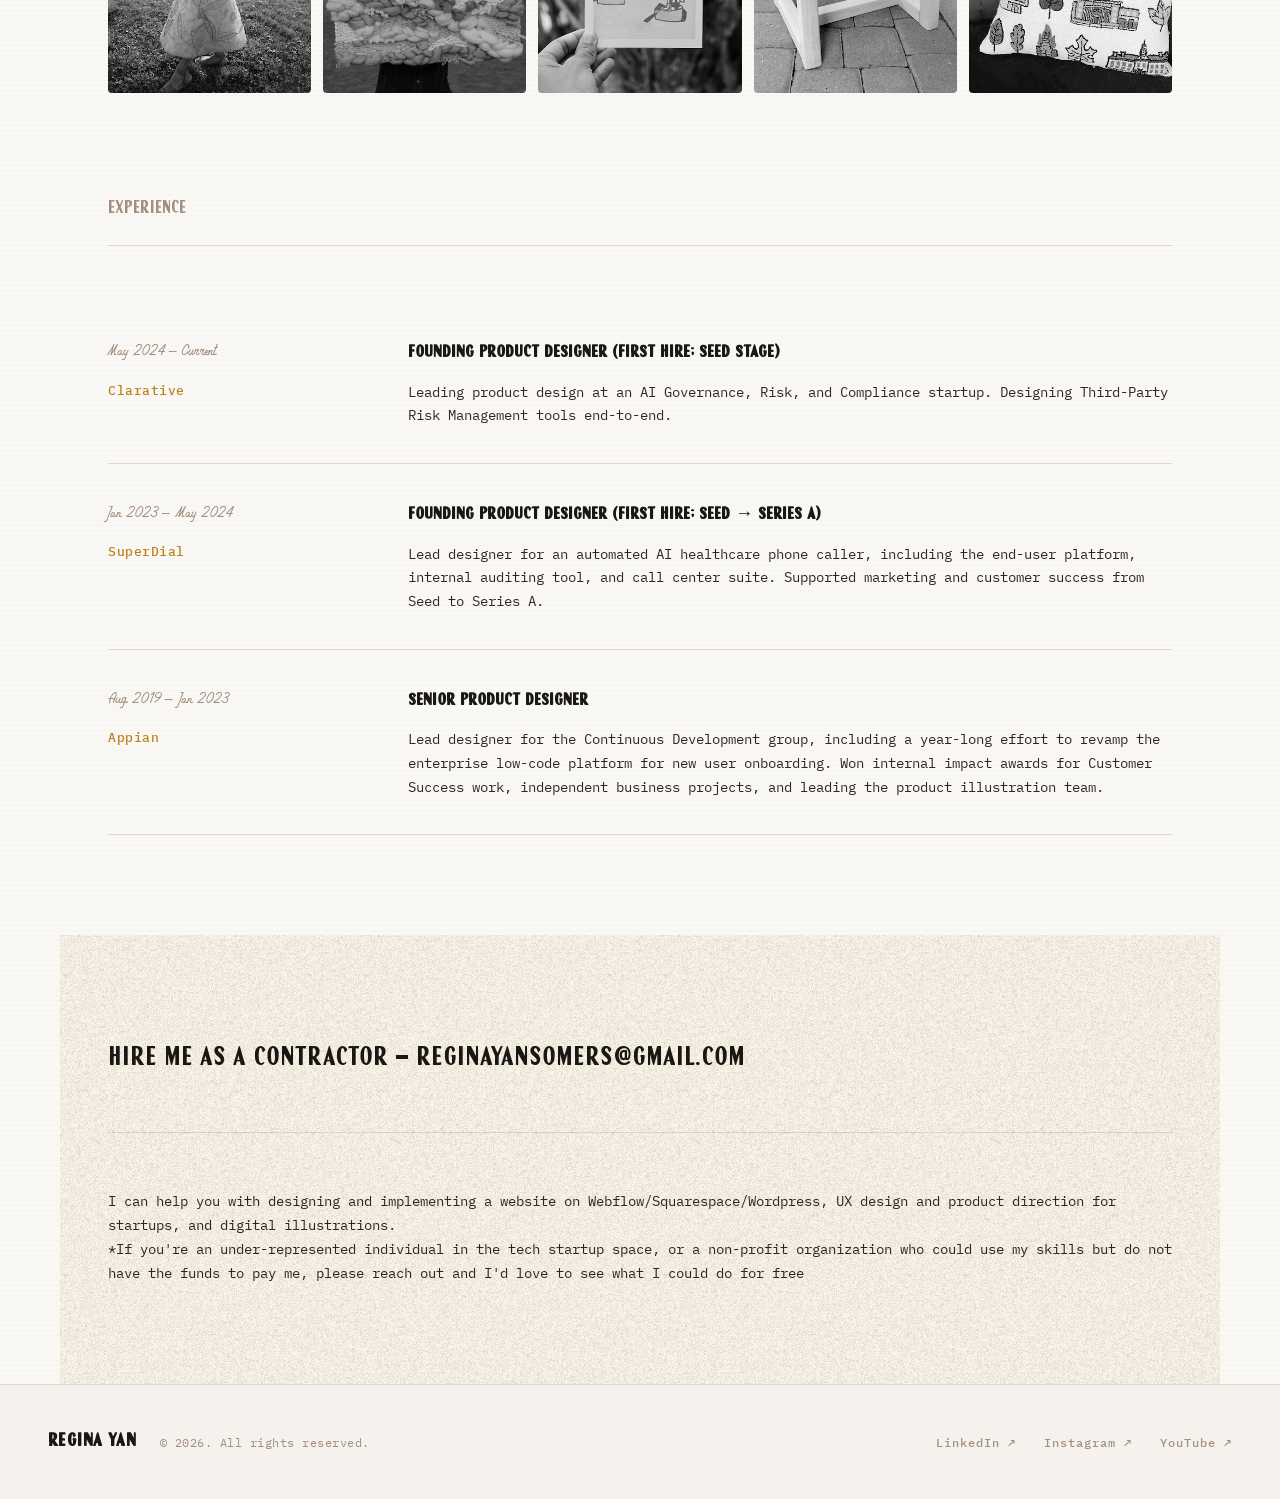
==== commit 94b74904: "updating fonts" ====
--- a/about.html
+++ b/about.html
@@ -8,6 +8,7 @@
   <link rel="preconnect" href="https://fonts.gstatic.com" crossorigin />
   <link href="https://fonts.googleapis.com/css2?family=Playfair+Display:ital,wght@0,400;0,600;0,700;1,400;1,600&family=Geist:wght@300;400;500&family=DM+Mono:wght@400&display=swap" rel="stylesheet" />
   <link rel="stylesheet" href="style.css" />
+  <link href="https://fonts.googleapis.com/css2?family=IBM+Plex+Mono:ital,wght@0,100;0,200;0,300;0,400;0,500;0,600;0,700;1,100;1,200;1,300;1,400;1,500;1,600;1,700&display=swap" rel="stylesheet">
   <link rel="icon" type="image/svg+xml" href="assets/favicon.svg" />
 </head>
 <body>
@@ -22,9 +23,9 @@
     </ul>
   </nav>
 
-  <section class="page-header" id="about-header">
+  <section class="page-header grain-section" id="about-header">
     <span class="page-eyebrow">About</span>
-    <h1 class="page-title">Product designer, artist, <em>perpetually outside & making things</em></h1>
+    <h1 class="page-title" id="about-page-title">Product designer, artist, <em>perpetually outside & making things</em></h1>
     <div class="container-icons">
       <svg xmlns="http://www.w3.org/2000/svg" width="24" height="24" viewBox="0 0 24 24" fill="none" stroke="currentColor" stroke-width="1.5" stroke-linecap="round" stroke-linejoin="round" class="icon"><rect width="20" height="14" x="2" y="3" rx="2"/><line x1="8" x2="16" y1="21" y2="21"/><line x1="12" x2="12" y1="17" y2="21"/></svg>
       <svg xmlns="http://www.w3.org/2000/svg" width="28" height="28" viewBox="0 0 24 24" fill="none" stroke="currentColor" stroke-width="1.5" stroke-linecap="round" stroke-linejoin="round" class="icon"><path d="m14.622 17.897-10.68-2.913"/><path d="M18.376 2.622a1 1 0 1 1 3.002 3.002L17.36 9.643a.5.5 0 0 0 0 .707l.944.944a2.41 2.41 0 0 1 0 3.408l-.944.944a.5.5 0 0 1-.707 0L8.354 7.348a.5.5 0 0 1 0-.707l.944-.944a2.41 2.41 0 0 1 3.408 0l.944.944a.5.5 0 0 0 .707 0z"/><path d="M9 8c-1.804 2.71-3.97 3.46-6.583 3.948a.507.507 0 0 0-.302.819l7.32 8.883a1 1 0 0 0 1.185.204C12.735 20.405 16 16.792 16 15"/></svg>
@@ -118,19 +119,17 @@
     </div>
   </section>
 
-  <div class="case-cover">
-    <section class="section" style="padding-top: 0;">
+    <section class="section grain-section" style="padding-top: 20;">
       <div class="section-header">
-        <span class="section-tag">Hire me as a Contractor - reginayansomers@gmail.com</span>
+        <span class="about-lead">Hire me as a Contractor - reginayansomers@gmail.com</span>
       </div>
       <div class="timeline-content">
-        <h4>I can help you with designing and implementing a website on Webflow/Squarespace/Wordpress, UX design and product direction for startups, and digital illustrations.</h4>
+        <p>I can help you with designing and implementing a website on Webflow/Squarespace/Wordpress, UX design and product direction for startups, and digital illustrations.</p>
         <p>
           *If you're an under-represented individual in the tech startup space, or a non-profit organization who could use my skills but do not have the funds to pay me, please reach out and I'd love to see what I could do for free
         </p>
       </div>
     </section>
-  </div>
 
 
   <footer class="footer">
--- a/style.css
+++ b/style.css
@@ -1,20 +1,33 @@
-/* ============================================
-   PORTFOLIO — Refined Editorial Style
-   ============================================ */
+
+   @font-face {
+    font-family: 'Benditos';
+    src: url('assets/TAYBenditos.woff2') format('woff2');
+    font-weight: normal;
+    font-style: normal;
+    font-display: swap;
+  }
+
+  @font-face {
+    font-family: 'Jelly Habit';
+    src: url('assets/TAYJellyHabitRegular.woff2') format('woff2');
+    font-weight: normal;
+    font-style: normal;
+    font-display: swap;
+  }
 
    :root {
     --cream:     #f5f2ed;
     --paper:     #faf8f5;
     --ink:       #1a1814;
-    --ink-mid:   #4a4540;
-    --ink-light: #9a9088;
-    --accent:    #c9a96e;       /* warm gold */
+    --ink-mid:   #2e2821;
+    --ink-light: #a38f7f;
+    --accent:    #bb8219;       /* warm gold */
     --accent-soft: #e8d9be;
     --rule:      #ddd8d0;
   
-    --font-display: 'Playfair Display', Georgia, serif;
-    --font-body:    'Geist', sans-serif;
-    --font-mono:    'DM Mono', monospace;
+    --font-display: 'Benditos', Georgia, serif;
+    --font-body:    'IBM Plex Mono', sans-serif;
+    --font-mono:    'Jelly Habit', monospace;
   
     --max-w: 1160px;
     --nav-h: 72px;
@@ -24,7 +37,14 @@
   *, *::before, *::after { box-sizing: border-box; margin: 0; padding: 0; }
   html { scroll-behavior: smooth; }
   body {
-    background: var(--paper);
+    background-color: var(--paper);
+    background-image: repeating-linear-gradient(
+      to bottom,
+      rgba(26, 24, 20, 0.015),
+      rgba(26, 24, 20, 0.015) 1px,
+      transparent 1px,
+      transparent 5px
+    );
     color: var(--ink);
     font-family: var(--font-body);
     font-size: 16px;
@@ -124,11 +144,11 @@
   
   .hero-headline {
     font-family: var(--font-display);
-    font-size: clamp(2.4rem, 5.5vw, 5rem);
+    font-size: clamp(2.4rem, 6.5vw, 5rem);
     font-weight: 400;
     line-height: 1.08;
     letter-spacing: -0.02em;
-    max-width: 900px;
+    max-width: 700px;
     animation: fadeUp 0.9s 0.1s ease both;
     margin-bottom: 20px;
   }
@@ -267,10 +287,10 @@
   }
 
   .donate-steps h3 {
-    font-family: var(--font-mono);
-    font-size: 0.68rem;
-    letter-spacing: 0.16em;
-    text-transform: uppercase;
+    font-family: var(--font-display);
+    font-size: 1rem;
+    /* letter-spacing: 0.16em; */
+    /* text-transform: uppercase; */
     color: var(--ink-light);
     margin-bottom: 28px;
   }
@@ -322,7 +342,7 @@
   }
 
   .donate-url {
-    font-family: var(--font-mono);
+    font-family: var(--font-body);
     font-size: 0.75rem;
     color: var(--accent);
     background: var(--paper);
@@ -358,10 +378,6 @@
     transition: border-color 0.2s;
   }
 
-  .reward-card:hover {
-    border-color: var(--accent);
-  }
-
   .reward-card-imgs {
     background: var(--cream);
     display: flex;
@@ -537,7 +553,7 @@
     letter-spacing: -0.02em;
   }
   .progress-goal {
-    font-family: var(--font-mono);
+    font-family: var(--font-body);
     font-size: 0.72rem;
     letter-spacing: 0.1em;
     color: var(--ink-light);
@@ -677,10 +693,10 @@
   }
   
   .section-tag {
-    font-family: var(--font-mono);
-    font-size: 0.7rem;
-    letter-spacing: 0.16em;
-    text-transform: uppercase;
+    font-family: var(--font-display);
+    font-size: 1.2rem;
+    /* letter-spacing: 0.16em; */
+    /* text-transform: uppercase; */
     color: var(--ink-light);
   }
   
@@ -738,9 +754,9 @@
   }
   .card-company {
     font-family: var(--font-mono);
-    font-size: 0.68rem;
-    letter-spacing: 0.16em;
-    text-transform: uppercase;
+    font-size: 1.2rem;
+    /* letter-spacing: 0.16em; */
+    /* text-transform: uppercase; */
     color: var(--accent);
     display: block;
     margin-bottom: 10px;
@@ -815,11 +831,26 @@
     max-width: var(--max-w);
     margin: 0 auto;
   }
+  .grain-section {
+    position: relative;
+    background-color: #F9F2E6;
+  }
+  
+  .grain-section::before {
+    content: '';
+    position: absolute;
+    inset: 0;
+    background-image: url("data:image/svg+xml,%3Csvg xmlns='http://www.w3.org/2000/svg' width='200' height='200'%3E%3Cfilter id='n'%3E%3CfeTurbulence type='fractalNoise' baseFrequency='0.35' numOctaves='2' stitchTiles='stitch'/%3E%3CfeColorMatrix type='saturate' values='0'/%3E%3CfeComponentTransfer%3E%3CfeFuncA type='discrete' tableValues='0 0.5 0 0.5 0 0.5 0 0.5 0.5'/%3E%3C/feComponentTransfer%3E%3C/filter%3E%3Crect width='100%25' height='100%25' filter='url(%23n)'/%3E%3C/svg%3E");
+    background-size: 300px 300px;
+    opacity: 0.45;
+    mix-blend-mode: multiply;
+    pointer-events: none;
+  }
   .page-eyebrow {
     font-family: var(--font-mono);
-    font-size: 0.72rem;
-    letter-spacing: 0.18em;
-    text-transform: uppercase;
+    font-size: 2rem;
+    /* letter-spacing: 0.18em; */
+    /* text-transform: uppercase; */
     color: var(--ink-light);
     display: block;
     margin-bottom: 24px;
@@ -831,6 +862,9 @@
     line-height: 1.1;
     letter-spacing: -0.015em;
     max-width: 780px;
+  }
+  #about-page-title{
+    color: var(--accent);
   }
   .page-title em {
     font-style: italic;
@@ -853,16 +887,16 @@
     justify-content: space-between;
     margin-top: 14px;
     font-family: var(--font-mono);
-    font-size: 0.68rem;
-    letter-spacing: 0.1em;
-    color: var(--ink-light);
-    text-transform: uppercase;
+    font-size: 1.2rem;
+    /* letter-spacing: 0.1em; */
+    color: var(--ink-light);
+    /* text-transform: uppercase; */
   }
   .about-lead {
     font-family: var(--font-display);
-    font-size: 1.5rem !important;
+    font-size: 1.8rem !important;
     font-weight: 400;
-    line-height: 1.45;
+    /* line-height: 1; */
     margin-bottom: 28px;
   }
   .about-text p {
@@ -936,10 +970,10 @@
   }
   .timeline-date {
     font-family: var(--font-mono);
-    font-size: 0.72rem;
-    letter-spacing: 0.1em;
-    color: var(--ink-light);
-    text-transform: uppercase;
+    font-size: 1rem;
+    /* letter-spacing: 0.1em; */
+    color: var(--ink-light);
+    /* text-transform: uppercase; */
     display: block;
     margin-bottom: 6px;
     padding-top: 4px;
@@ -1000,9 +1034,9 @@
   }
   .work-card-company {
     font-family: var(--font-mono);
-    font-size: 0.68rem;
-    letter-spacing: 0.16em;
-    text-transform: uppercase;
+    font-size: 1.2rem;
+    /* letter-spacing: 0.16em; */
+    /* text-transform: uppercase; */
     color: var(--accent);
   }
   .work-card-year {
@@ -1012,7 +1046,7 @@
   }
   .work-card-title {
     font-family: var(--font-display);
-    font-size: 1.5rem;
+    font-size: 1.8rem;
     font-weight: 600;
     line-height: 1.2;
   }
@@ -1096,9 +1130,9 @@
   }
   .case-meta-label {
     font-family: var(--font-mono);
-    font-size: 0.65rem;
-    letter-spacing: 0.16em;
-    text-transform: uppercase;
+    font-size: 1.2rem;
+    /* letter-spacing: 0.16em; */
+    /* text-transform: uppercase; */
     color: var(--ink-light);
   }
   .case-meta-val {
@@ -1152,7 +1186,7 @@
     padding: 80px 48px;
   }
   .case-body h2 {
-    font-family: var(--font-body);
+    font-family: var(--font-display);
     font-size: 1.6rem;
     font-weight: 600;
     margin: 56px 0 18px;
@@ -1250,9 +1284,9 @@
   }
   .case-stat-label {
     font-family: var(--font-mono);
-    font-size: 0.68rem;
-    letter-spacing: 0.12em;
-    text-transform: uppercase;
+    font-size: 1.2rem;
+    /* letter-spacing: 0.12em; */
+    /* text-transform: uppercase; */
     color: var(--ink-light);
   }
   
